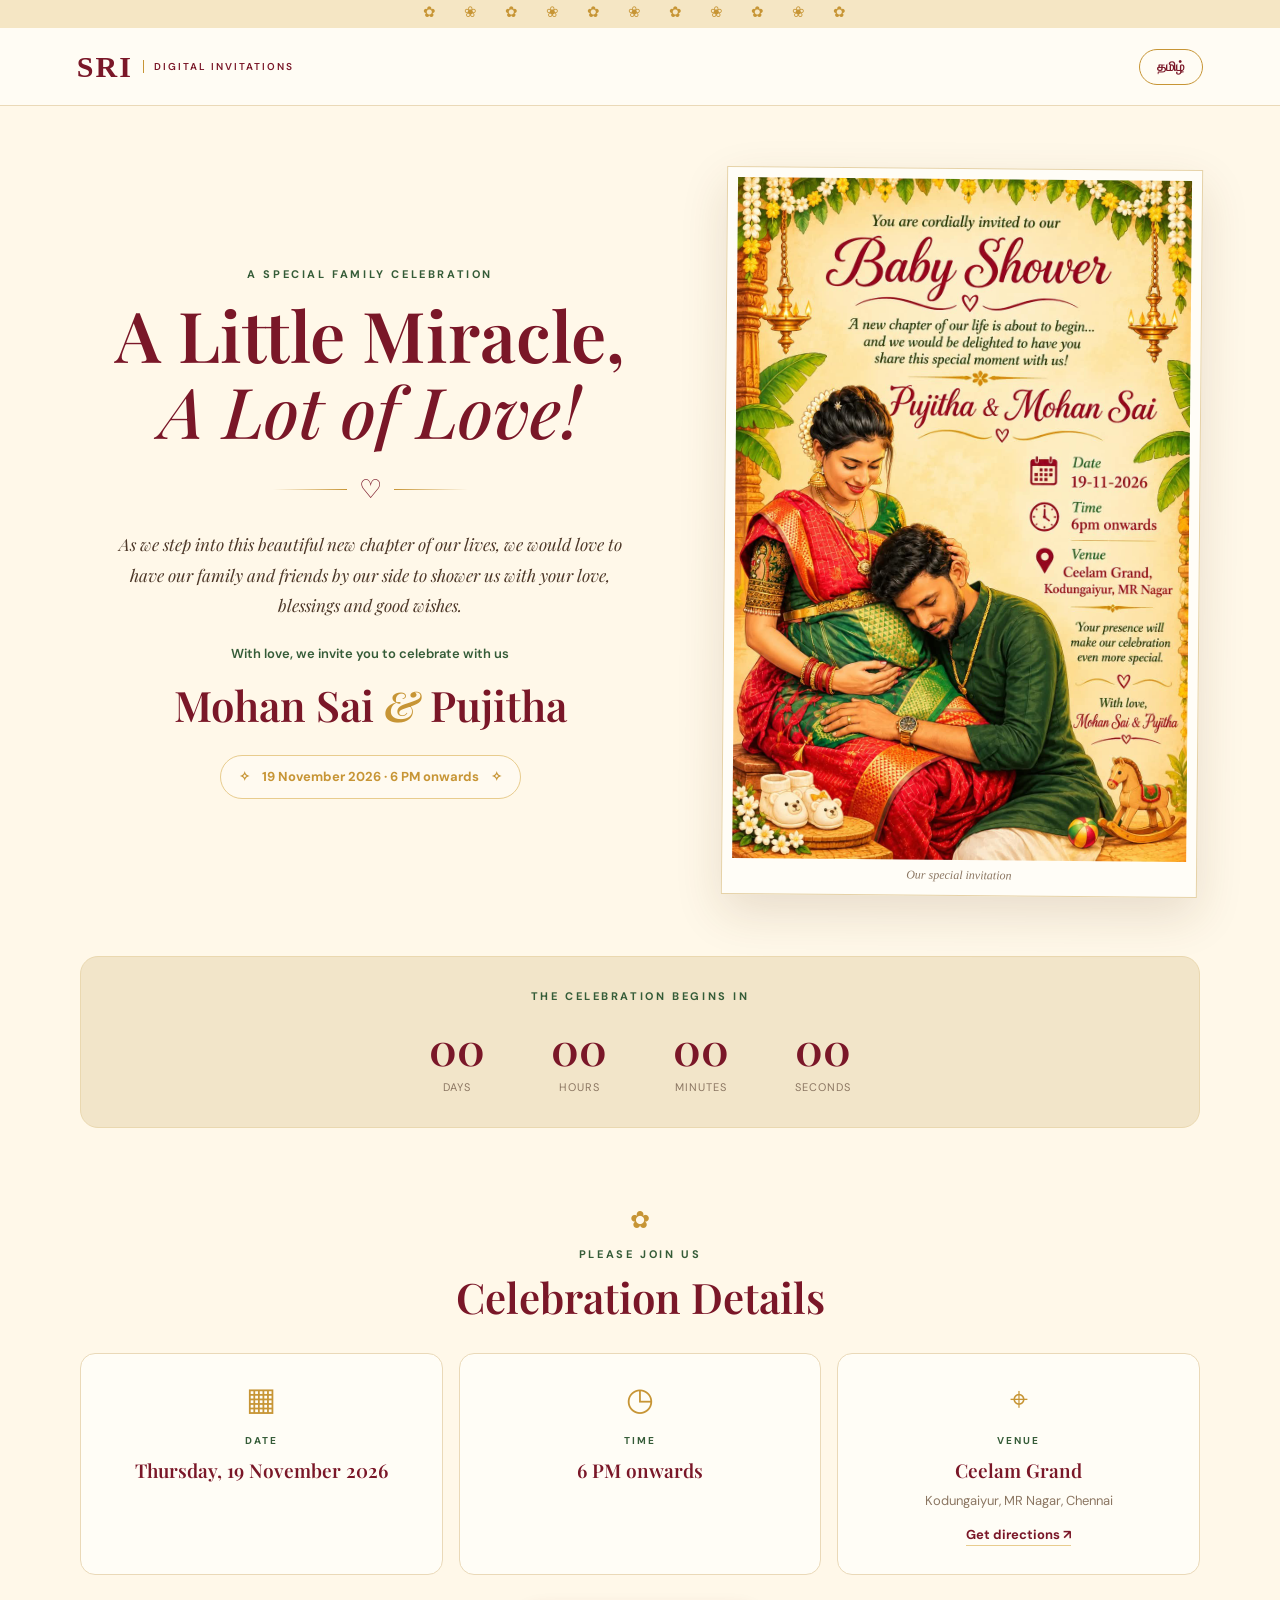
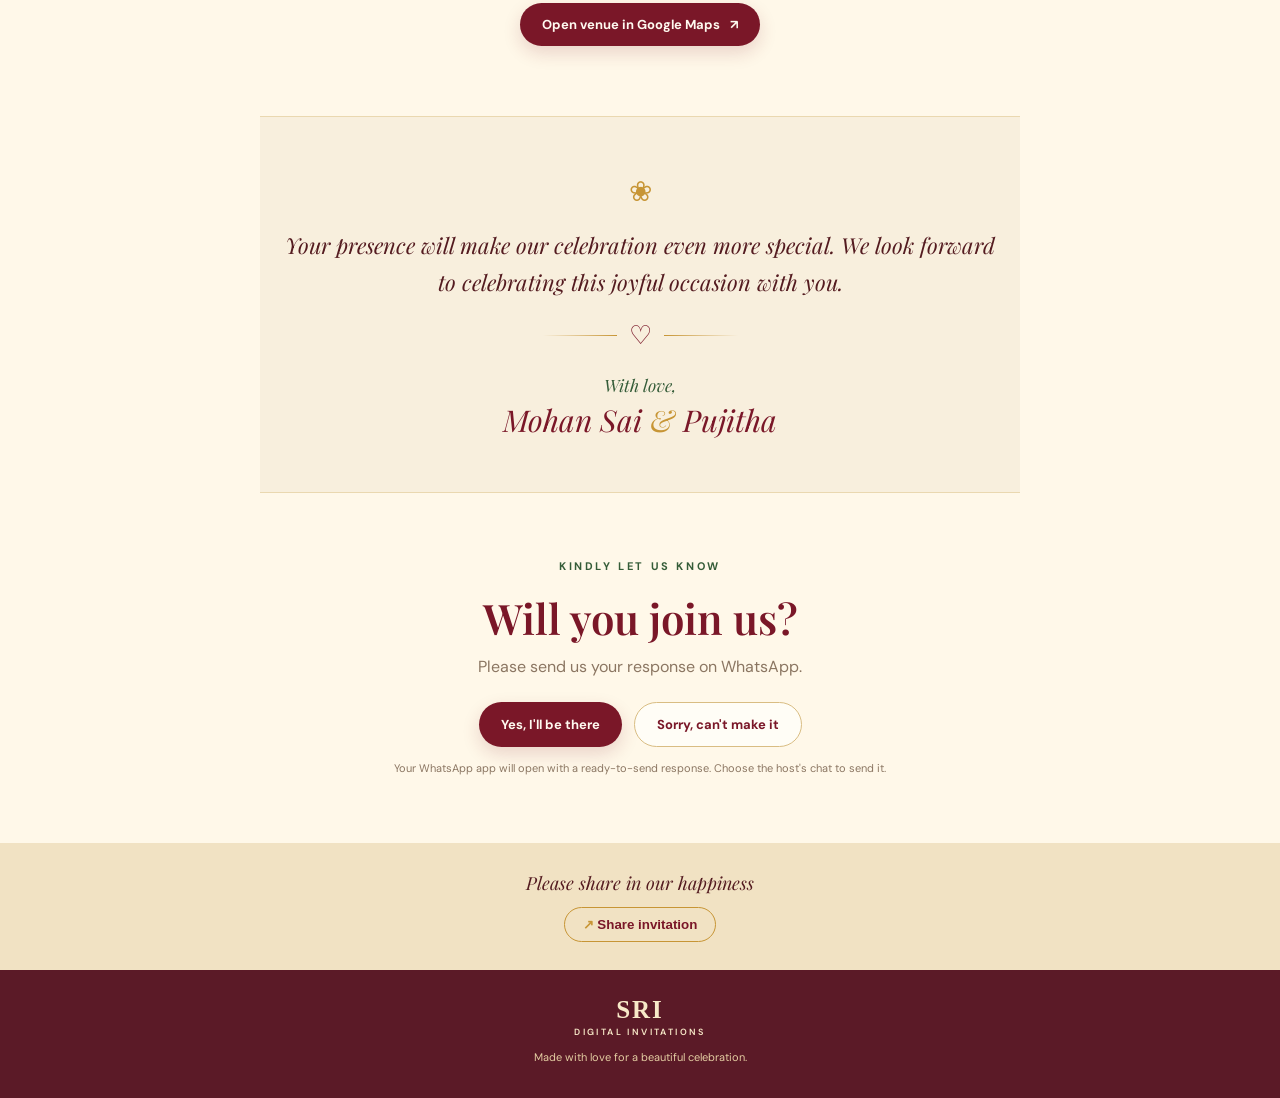
==== index.html @ 05df7011 "Add files via upload" ====
<!doctype html>
<html lang="en">
<head>
  <meta charset="utf-8">
  <meta name="viewport" content="width=device-width, initial-scale=1">
  <meta name="theme-color" content="#7a1728">
  <meta name="description" content="Join Mohan Sai and Pujitha to celebrate their baby shower on 19 November 2026 at Ceelam Grand, Kodungaiyur, Chennai.">
  <meta property="og:title" content="A Little Miracle, A Lot of Love! — Mohan Sai & Pujitha">
  <meta property="og:description" content="You are warmly invited to celebrate the baby shower of Mohan Sai and Pujitha on 19 November 2026.">
  <meta property="og:image" content="assets/mohan-sai-pujitha-babyshower-poster.jpg">
  <title>Baby Shower | Mohan Sai & Pujitha</title>
  <link rel="preconnect" href="https://fonts.googleapis.com">
  <link rel="preconnect" href="https://fonts.gstatic.com" crossorigin>
  <link href="https://fonts.googleapis.com/css2?family=DM+Sans:wght@400;500;600;700&family=Playfair+Display:ital,wght@0,500;0,600;0,700;1,500;1,600&family=Noto+Sans+Tamil:wght@400;500;600;700&display=swap" rel="stylesheet">
  <link rel="stylesheet" href="styles.css">
</head>
<body>
  <div class="top-garland" aria-hidden="true">✿ ❀ ✿ ❀ ✿ ❀ ✿ ❀ ✿ ❀ ✿</div>
  <header class="site-header">
    <a class="brand" href="#" aria-label="SRI Digital Invitations">
      <span class="brand-mark">SRI</span>
      <span class="brand-name">DIGITAL INVITATIONS</span>
    </a>
    <button class="language-toggle" id="languageToggle" type="button" aria-label="Switch language">தமிழ்</button>
  </header>

  <main>
    <section class="hero section-shell">
      <div class="hero-copy">
        <p class="eyebrow" data-en="A SPECIAL FAMILY CELEBRATION" data-ta="ஒரு சிறப்பான குடும்பக் கொண்டாட்டம்">A SPECIAL FAMILY CELEBRATION</p>
        <h1 data-en="A Little Miracle,<br><em>A Lot of Love!</em>" data-ta="ஒரு சிறிய அதிசயம்,<br><em>அளவில்லா அன்பு!</em>">A Little Miracle,<br><em>A Lot of Love!</em></h1>
        <div class="heart-rule"><span>♡</span></div>
        <p class="intro" data-en="As we step into this beautiful new chapter of our lives, we would love to have our family and friends by our side to shower us with your love, blessings and good wishes." data-ta="எங்கள் வாழ்வின் இந்த அழகான புதிய அத்தியாயத்தில், உங்கள் அன்பையும் ஆசீர்வாதங்களையும் நல்வாழ்த்துகளையும் பெற குடும்பத்தினரும் நண்பர்களும் எங்களுடன் இருக்க வேண்டும் என்று அன்புடன் விரும்புகிறோம்.">As we step into this beautiful new chapter of our lives, we would love to have our family and friends by our side to shower us with your love, blessings and good wishes.</p>
        <p class="invited-line" data-en="With love, we invite you to celebrate with us" data-ta="எங்களுடன் இணைந்து இந்த மகிழ்ச்சியைக் கொண்டாட அன்புடன் அழைக்கிறோம்">With love, we invite you to celebrate with us</p>
        <h2 class="couple-names">Mohan Sai <span>&</span> Pujitha</h2>
        <div class="date-pill"><span>✧</span><span data-en="19 November 2026 · 6 PM onwards" data-ta="19 நவம்பர் 2026 · மாலை 6 மணி முதல்">19 November 2026 · 6 PM onwards</span><span>✧</span></div>
      </div>
      <figure class="poster-frame">
        <img src="assets/mohan-sai-pujitha-babyshower-poster.jpg" alt="Traditional baby shower invitation poster featuring Pujitha and Mohan Sai">
        <figcaption data-en="Our special invitation" data-ta="எங்கள் சிறப்பு அழைப்பிதழ்">Our special invitation</figcaption>
      </figure>
    </section>

    <section class="countdown-section section-shell">
      <p class="eyebrow" data-en="THE CELEBRATION BEGINS IN" data-ta="கொண்டாட்டம் தொடங்க இன்னும்">THE CELEBRATION BEGINS IN</p>
      <div class="countdown" aria-live="polite">
        <div><strong id="days">--</strong><span data-en="Days" data-ta="நாட்கள்">Days</span></div>
        <div><strong id="hours">--</strong><span data-en="Hours" data-ta="மணிநேரம்">Hours</span></div>
        <div><strong id="minutes">--</strong><span data-en="Minutes" data-ta="நிமிடங்கள்">Minutes</span></div>
        <div><strong id="seconds">--</strong><span data-en="Seconds" data-ta="விநாடிகள்">Seconds</span></div>
      </div>
    </section>

    <section class="event-section section-shell">
      <div class="section-heading">
        <span class="small-flower">✿</span>
        <p class="eyebrow" data-en="PLEASE JOIN US" data-ta="அன்புடன் வரவேற்கிறோம்">PLEASE JOIN US</p>
        <h2 data-en="Celebration Details" data-ta="நிகழ்வு விவரங்கள்">Celebration Details</h2>
      </div>
      <div class="event-grid">
        <article class="detail-card">
          <div class="detail-icon">▦</div>
          <p class="detail-label" data-en="DATE" data-ta="தேதி">DATE</p>
          <h3 data-en="Thursday, 19 November 2026" data-ta="வியாழக்கிழமை, 19 நவம்பர் 2026">Thursday, 19 November 2026</h3>
        </article>
        <article class="detail-card">
          <div class="detail-icon">◷</div>
          <p class="detail-label" data-en="TIME" data-ta="நேரம்">TIME</p>
          <h3 data-en="6 PM onwards" data-ta="மாலை 6 மணி முதல்">6 PM onwards</h3>
        </article>
        <article class="detail-card venue-card">
          <div class="detail-icon">⌖</div>
          <p class="detail-label" data-en="VENUE" data-ta="இடம்">VENUE</p>
          <h3>Ceelam Grand</h3>
          <p data-en="Kodungaiyur, MR Nagar, Chennai" data-ta="கொடுங்கையூர், எம்.ஆர். நகர், சென்னை">Kodungaiyur, MR Nagar, Chennai</p>
          <a class="text-link" href="https://share.google/YsdaaLULUXN0aARYH" target="_blank" rel="noopener" data-en="Get directions ↗" data-ta="வழியைப் பார்க்க ↗">Get directions ↗</a>
        </article>
      </div>
      <a class="primary-button" href="https://share.google/YsdaaLULUXN0aARYH" target="_blank" rel="noopener">
        <span data-en="Open venue in Google Maps" data-ta="Google Maps-ல் இடத்தைப் பார்க்க">Open venue in Google Maps</span> <span aria-hidden="true">↗</span>
      </a>
    </section>

    <section class="blessing-section section-shell">
      <div class="blessing-ornament">❀</div>
      <p class="blessing" data-en="Your presence will make our celebration even more special. We look forward to celebrating this joyful occasion with you." data-ta="உங்கள் வருகை எங்கள் கொண்டாட்டத்தை இன்னும் சிறப்பாக்கும். இந்த மகிழ்ச்சியான தருணத்தை உங்களுடன் கொண்டாட ஆவலுடன் காத்திருக்கிறோம்.">Your presence will make our celebration even more special. We look forward to celebrating this joyful occasion with you.</p>
      <div class="heart-rule"><span>♡</span></div>
      <p class="with-love" data-en="With love," data-ta="அன்புடன்,">With love,</p>
      <h2 class="signature">Mohan Sai <span>&</span> Pujitha</h2>
    </section>

    <section class="rsvp-section section-shell">
      <p class="eyebrow" data-en="KINDLY LET US KNOW" data-ta="தயவுசெய்து உங்கள் வருகையைத் தெரிவிக்கவும்">KINDLY LET US KNOW</p>
      <h2 data-en="Will you join us?" data-ta="நீங்கள் எங்களுடன் இணைவீர்களா?">Will you join us?</h2>
      <p data-en="Please send us your response on WhatsApp." data-ta="உங்கள் பதிலை WhatsApp மூலம் எங்களுக்குத் தெரிவிக்கவும்.">Please send us your response on WhatsApp.</p>
      <div class="rsvp-actions">
        <button class="primary-button" id="attendingBtn" type="button" data-en="Yes, I'll be there" data-ta="ஆம், நிச்சயமாக வருகிறேன்">Yes, I'll be there</button>
        <button class="secondary-button" id="unableBtn" type="button" data-en="Sorry, can't make it" data-ta="மன்னிக்கவும், வர இயலாது">Sorry, can't make it</button>
      </div>
      <p class="tiny-note" data-en="Your WhatsApp app will open with a ready-to-send response. Choose the host's chat to send it." data-ta="அனுப்பத் தயாரான பதிலுடன் WhatsApp திறக்கும். அழைப்பாளரின் உரையாடலைத் தேர்ந்தெடுத்து அனுப்பவும்.">Your WhatsApp app will open with a ready-to-send response. Choose the host's chat to send it.</p>
    </section>

    <section class="share-section">
      <p data-en="Please share in our happiness" data-ta="எங்கள் மகிழ்ச்சியில் நீங்களும் பங்கேற்குங்கள்">Please share in our happiness</p>
      <button class="share-button" id="shareBtn" type="button"><span>↗</span> <span data-en="Share invitation" data-ta="அழைப்பிதழைப் பகிரவும்">Share invitation</span></button>
    </section>
  </main>

  <footer class="site-footer">
    <div class="footer-brand">SRI <span>DIGITAL INVITATIONS</span></div>
    <p data-en="Made with love for a beautiful celebration." data-ta="அழகான கொண்டாட்டத்திற்காக அன்புடன் உருவாக்கப்பட்டது.">Made with love for a beautiful celebration.</p>
  </footer>
  <script src="script.js"></script>
</body>
</html>
---- styles.css ----
*{box-sizing:border-box}
:root{--maroon:#7a1728;--deep:#541b20;--gold:#c79535;--gold-light:#e8cc8e;--cream:#fff8e9;--paper:#fffdf6;--green:#355c38;--ink:#4d3829;--muted:#8b7662}
html{scroll-behavior:smooth}
body{margin:0;background:var(--cream);color:var(--ink);font-family:"DM Sans","Noto Sans Tamil",sans-serif;line-height:1.65}
.top-garland{height:28px;overflow:hidden;text-align:center;letter-spacing:12px;color:var(--gold);background:#f5e6c4;font-size:15px}
.site-header{height:78px;padding:10px clamp(18px,6vw,82px);display:flex;align-items:center;justify-content:space-between;border-bottom:1px solid #ead9b8;background:rgba(255,253,246,.92)}
.brand{display:flex;align-items:center;gap:10px;color:var(--maroon);text-decoration:none}
.brand-mark{font:700 30px Georgia,serif;letter-spacing:2px;color:var(--maroon)}
.brand-name{font:600 10px "DM Sans",sans-serif;letter-spacing:2px;border-left:1px solid var(--gold);padding-left:10px}
.language-toggle{border:1px solid var(--gold);background:transparent;color:var(--maroon);border-radius:24px;padding:9px 17px;font-weight:700;cursor:pointer}
.section-shell{width:min(1120px,92%);margin-inline:auto}
.hero{display:grid;grid-template-columns:1fr minmax(280px,.82fr);gap:clamp(28px,5vw,70px);align-items:center;padding-top:62px;padding-bottom:60px}
.hero-copy{text-align:center;padding:10px 0}
.eyebrow{font-size:11px;font-weight:700;letter-spacing:2.6px;color:var(--green);margin:0 0 14px}
h1,h2,h3,p{margin-top:0}
h1{font:600 clamp(43px,6vw,70px)/1.08 "Playfair Display",Georgia,serif;color:var(--maroon);margin-bottom:20px}
h1 em{font-weight:500}
.heart-rule{display:flex;align-items:center;justify-content:center;gap:12px;color:var(--maroon);font-size:26px;margin:12px auto 18px}
.heart-rule:before,.heart-rule:after{content:"";height:1px;width:74px;background:linear-gradient(90deg,transparent,var(--gold))}
.heart-rule:after{transform:scaleX(-1)}
.intro{font:italic 17px/1.8 "Playfair Display",Georgia,serif;max-width:520px;margin:0 auto 22px}
.invited-line{color:var(--green);font-size:13px;font-weight:600}
.couple-names{font:600 clamp(29px,4vw,42px) "Playfair Display",Georgia,serif;color:var(--maroon);margin:8px 0 22px}
.couple-names span,.signature span{color:var(--gold);font-style:italic}
.date-pill{display:inline-flex;gap:12px;align-items:center;border:1px solid var(--gold-light);border-radius:30px;padding:10px 18px;color:var(--deep);font-size:13px;font-weight:700;background:#fffaf0}
.date-pill span{color:var(--gold)}
.poster-frame{margin:0;padding:10px;background:#fffdf7;border:1px solid #e6d2a7;box-shadow:0 18px 48px rgba(89,54,22,.14);transform:rotate(.5deg)}
.poster-frame img{display:block;width:100%;height:auto;max-height:720px;object-fit:contain}
.poster-frame figcaption{text-align:center;color:var(--muted);font:italic 12px Georgia,serif;padding:8px 0 2px}
.countdown-section{background:#f2e5c9;border:1px solid #ead8b0;border-radius:18px;padding:30px 20px;text-align:center;margin-bottom:72px}
.countdown-section .eyebrow{margin-bottom:18px}
.countdown{display:flex;justify-content:center;gap:clamp(16px,5vw,64px)}
.countdown div{display:flex;flex-direction:column;min-width:58px}
.countdown strong{font:600 clamp(30px,5vw,44px) "Playfair Display",Georgia,serif;color:var(--maroon);line-height:1.15}
.countdown span{font-size:11px;text-transform:uppercase;letter-spacing:1px;color:var(--muted);margin-top:5px}
.event-section{text-align:center;padding-bottom:70px}
.section-heading{margin-bottom:28px}
.small-flower{font-size:24px;color:var(--gold)}
.section-heading .eyebrow{margin:6px 0}
.section-heading h2,.rsvp-section h2{font:600 clamp(30px,4vw,42px) "Playfair Display",Georgia,serif;color:var(--maroon);margin-bottom:0}
.event-grid{display:grid;grid-template-columns:repeat(3,1fr);gap:16px;margin:28px 0}
.detail-card{padding:26px 18px;background:var(--paper);border:1px solid #ead9b8;border-radius:15px;min-height:210px}
.detail-icon{font-size:32px;color:var(--gold);line-height:1.2;margin-bottom:14px}
.detail-label{font-size:10px;letter-spacing:2px;color:var(--green);font-weight:700;margin-bottom:8px}
.detail-card h3{font:600 19px/1.4 "Playfair Display",Georgia,serif;color:var(--maroon);margin-bottom:6px}
.detail-card p:not(.detail-label){font-size:13px;color:var(--muted);margin-bottom:10px}
.text-link{font-size:13px;font-weight:700;color:var(--maroon);text-decoration:none;border-bottom:1px solid var(--gold-light);padding-bottom:2px}
.primary-button,.secondary-button{display:inline-flex;justify-content:center;align-items:center;gap:10px;border:0;border-radius:28px;padding:13px 22px;font:700 13px "DM Sans",sans-serif;text-decoration:none;cursor:pointer;transition:transform .2s,box-shadow .2s}
.primary-button{background:var(--maroon);color:#fffaf0;box-shadow:0 7px 18px rgba(122,23,40,.16)}
.secondary-button{background:#fffdf6;color:var(--maroon);border:1px solid #d9bd83}
.primary-button:hover,.secondary-button:hover,.share-button:hover{transform:translateY(-2px)}
.blessing-section{max-width:760px;text-align:center;padding:52px 24px;margin-bottom:54px;background:#f8efdD;border-top:1px solid #ead8b0;border-bottom:1px solid #ead8b0}
.blessing-ornament{color:var(--gold);font-size:28px;margin-bottom:12px}
.blessing{font:italic 22px/1.7 "Playfair Display",Georgia,serif;color:var(--deep);margin-bottom:12px}
.with-love{font:italic 17px "Playfair Display",Georgia,serif;color:var(--green);margin-bottom:4px}
.signature{font:italic 30px "Playfair Display",Georgia,serif;color:var(--maroon);margin-bottom:0}
.rsvp-section{text-align:center;padding:10px 20px 66px}
.rsvp-section h2{margin-bottom:8px}
.rsvp-section>p:not(.eyebrow):not(.tiny-note){color:var(--muted)}
.rsvp-actions{display:flex;justify-content:center;gap:12px;flex-wrap:wrap;margin:22px 0 12px}
.tiny-note{font-size:11px;color:var(--muted);max-width:520px;margin:0 auto}
.share-section{text-align:center;padding:28px 18px;background:#f1e2c3;color:var(--deep)}
.share-section p{font:italic 18px "Playfair Display",Georgia,serif;margin-bottom:12px}
.share-button{background:transparent;border:1px solid var(--gold);border-radius:24px;padding:9px 18px;color:var(--maroon);font-weight:700;cursor:pointer;transition:transform .2s}
.share-button span:first-child{color:var(--gold)}
.site-footer{text-align:center;padding:26px 15px 32px;background:#5b1a27;color:#f8e9c8}
.footer-brand{font:700 25px Georgia,serif;letter-spacing:2px}
.footer-brand span{display:block;font:600 9px "DM Sans",sans-serif;letter-spacing:2.4px;margin-top:2px}
.site-footer p{font-size:11px;color:#e4cda2;margin:10px 0 0}
[lang="ta"] body{font-family:"Noto Sans Tamil","DM Sans",sans-serif}
[lang="ta"] h1,[lang="ta"] h2,[lang="ta"] h3,[lang="ta"] .intro,[lang="ta"] .blessing,[lang="ta"] .signature{font-family:"Noto Sans Tamil",sans-serif}
@media(max-width:760px){.hero{grid-template-columns:1fr;padding-top:38px;gap:32px}.hero-copy{padding-inline:4px}.poster-frame{width:min(100%,480px);margin-inline:auto}.poster-frame img{max-height:none}.event-grid{grid-template-columns:1fr}.detail-card{min-height:0;padding:22px}.countdown-section{margin-bottom:48px}.blessing-section{padding:38px 20px}.blessing{font-size:19px}}
@media(max-width:420px){.site-header{height:68px}.brand-mark{font-size:26px}.brand-name{font-size:8px;letter-spacing:1.4px}.countdown{gap:12px}.countdown div{min-width:52px}.countdown span{font-size:9px}.date-pill{font-size:11px;padding:9px 12px}.rsvp-actions>*{width:100%}}
@media(prefers-reduced-motion:reduce){html{scroll-behavior:auto}*,*:before,*:after{transition:none!important}}
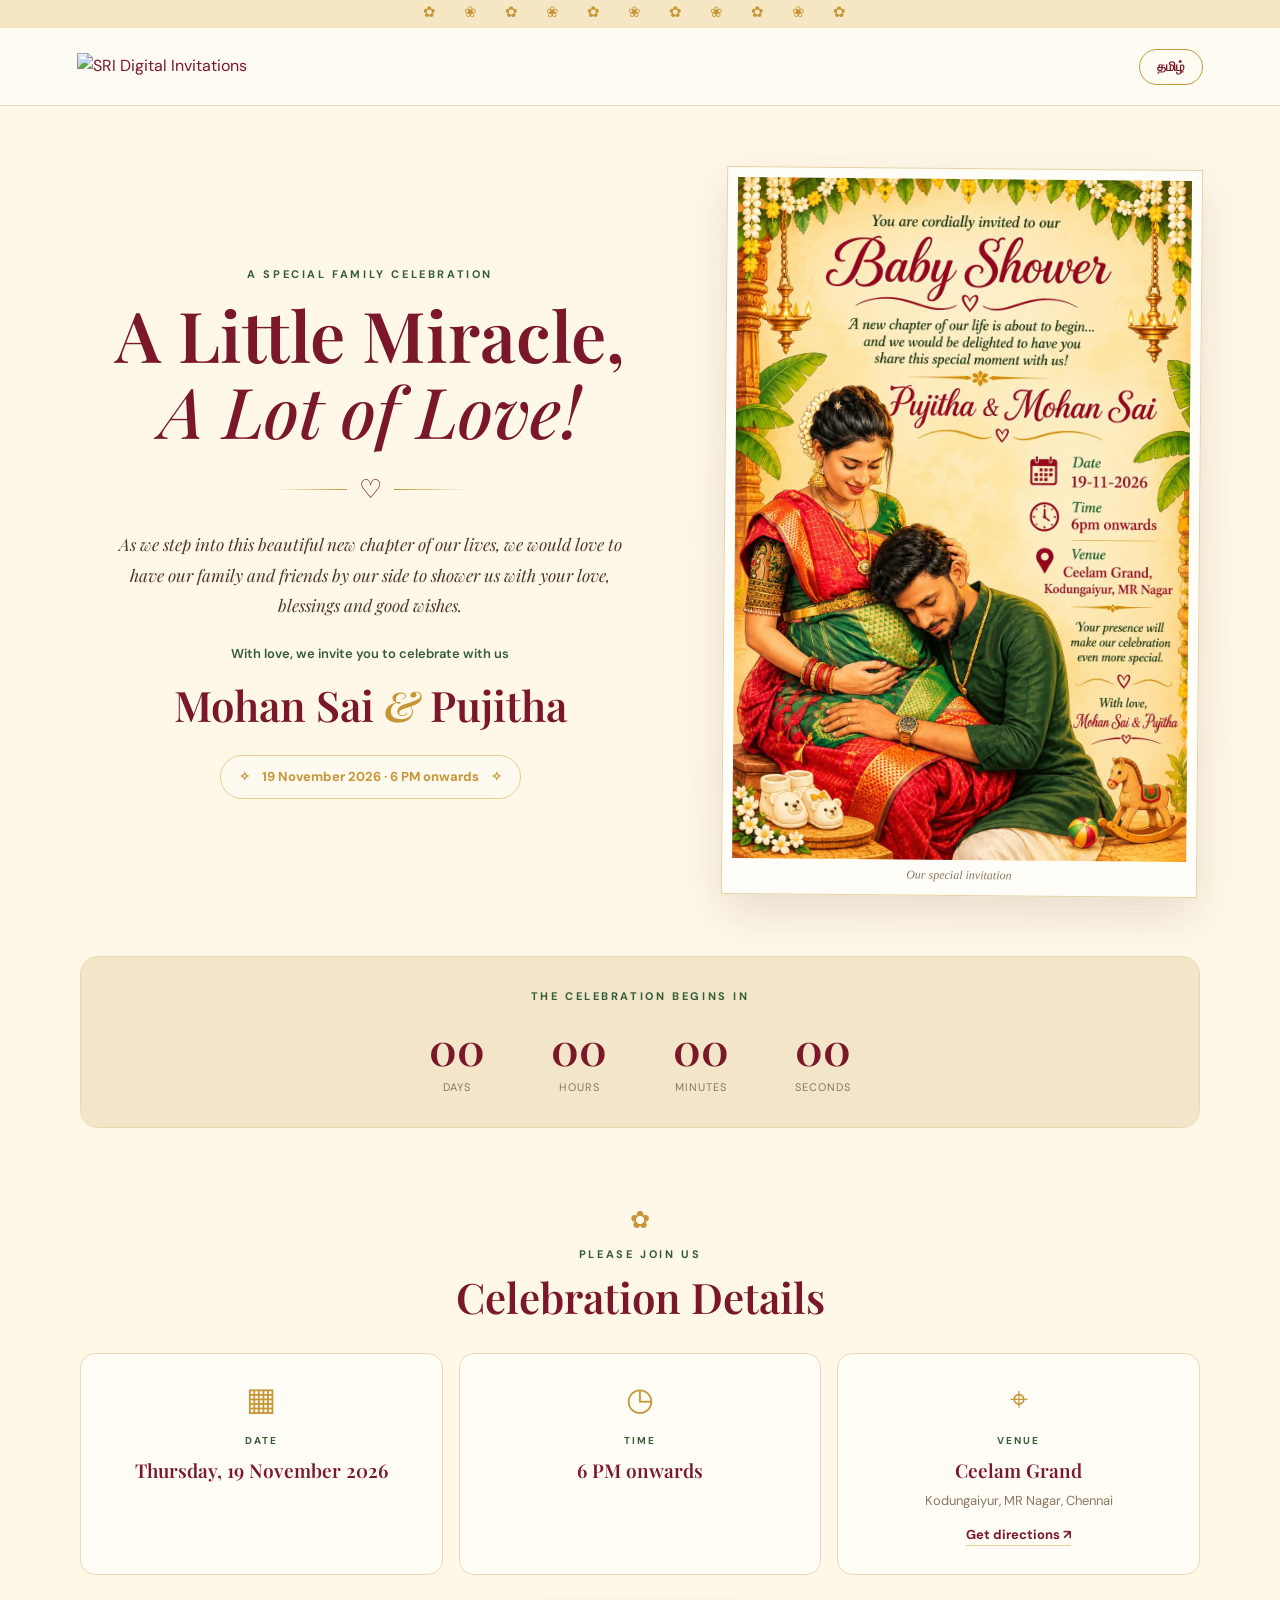
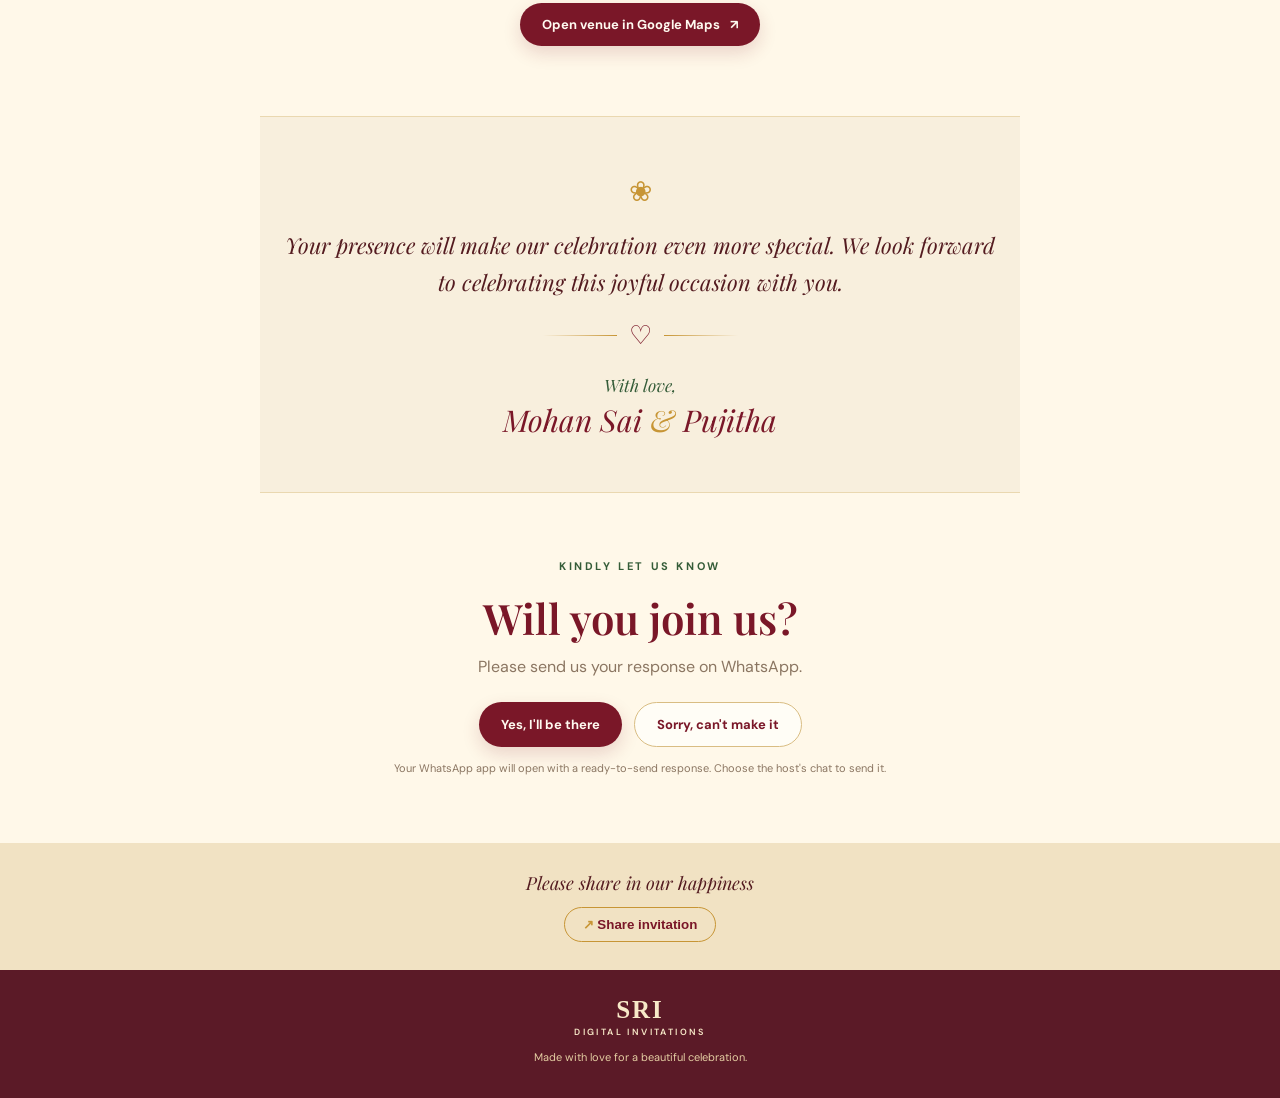
==== commit e74541bd: "Replace brand text with logo image in header" ====
--- a/index.html
+++ b/index.html
@@ -18,8 +18,7 @@
   <div class="top-garland" aria-hidden="true">✿ ❀ ✿ ❀ ✿ ❀ ✿ ❀ ✿ ❀ ✿</div>
   <header class="site-header">
     <a class="brand" href="#" aria-label="SRI Digital Invitations">
-      <span class="brand-mark">SRI</span>
-      <span class="brand-name">DIGITAL INVITATIONS</span>
+     <img src="../assets/sri-logo.svg" alt="SRI Digital Invitations">
     </a>
     <button class="language-toggle" id="languageToggle" type="button" aria-label="Switch language">தமிழ்</button>
   </header>
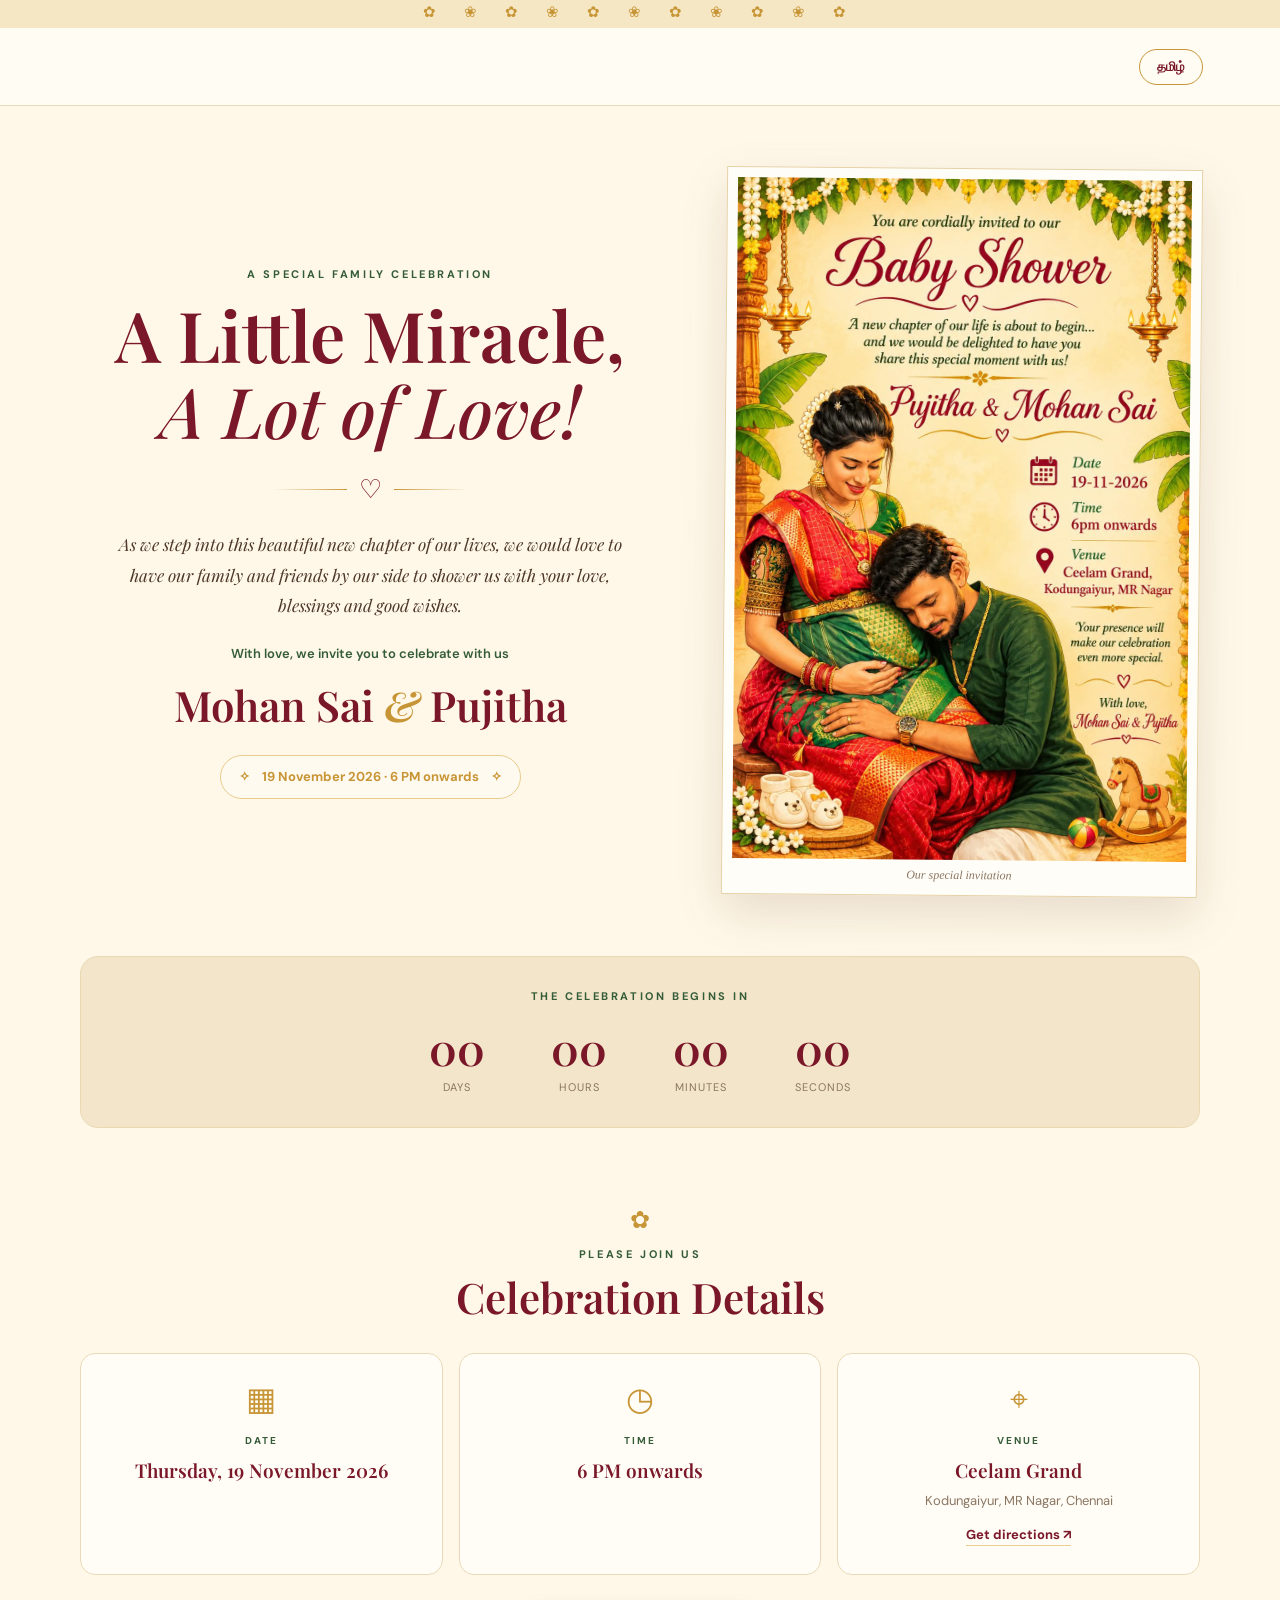
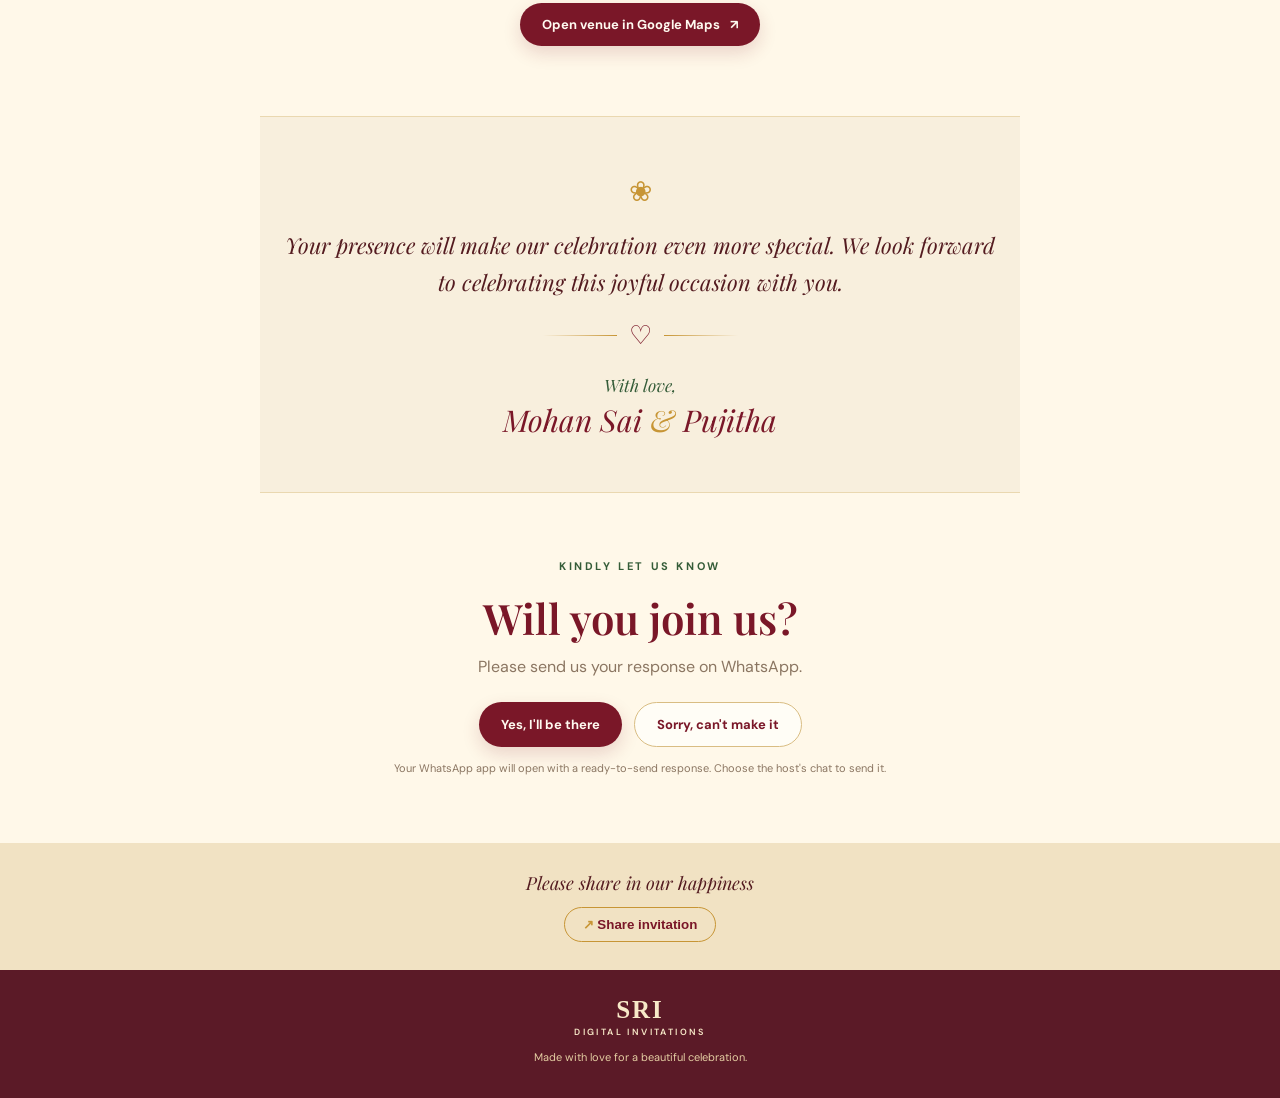
==== commit fb56008f: "Fix image source path in index.html" ====
--- a/index.html
+++ b/index.html
@@ -18,7 +18,7 @@
   <div class="top-garland" aria-hidden="true">✿ ❀ ✿ ❀ ✿ ❀ ✿ ❀ ✿ ❀ ✿</div>
   <header class="site-header">
     <a class="brand" href="#" aria-label="SRI Digital Invitations">
-     <img src="../assets/sri-logo.svg" alt="SRI Digital Invitations">
+     <img src="assets/sri-logo.svg" alt="SRI Digital Invitations">
     </a>
     <button class="language-toggle" id="languageToggle" type="button" aria-label="Switch language">தமிழ்</button>
   </header>
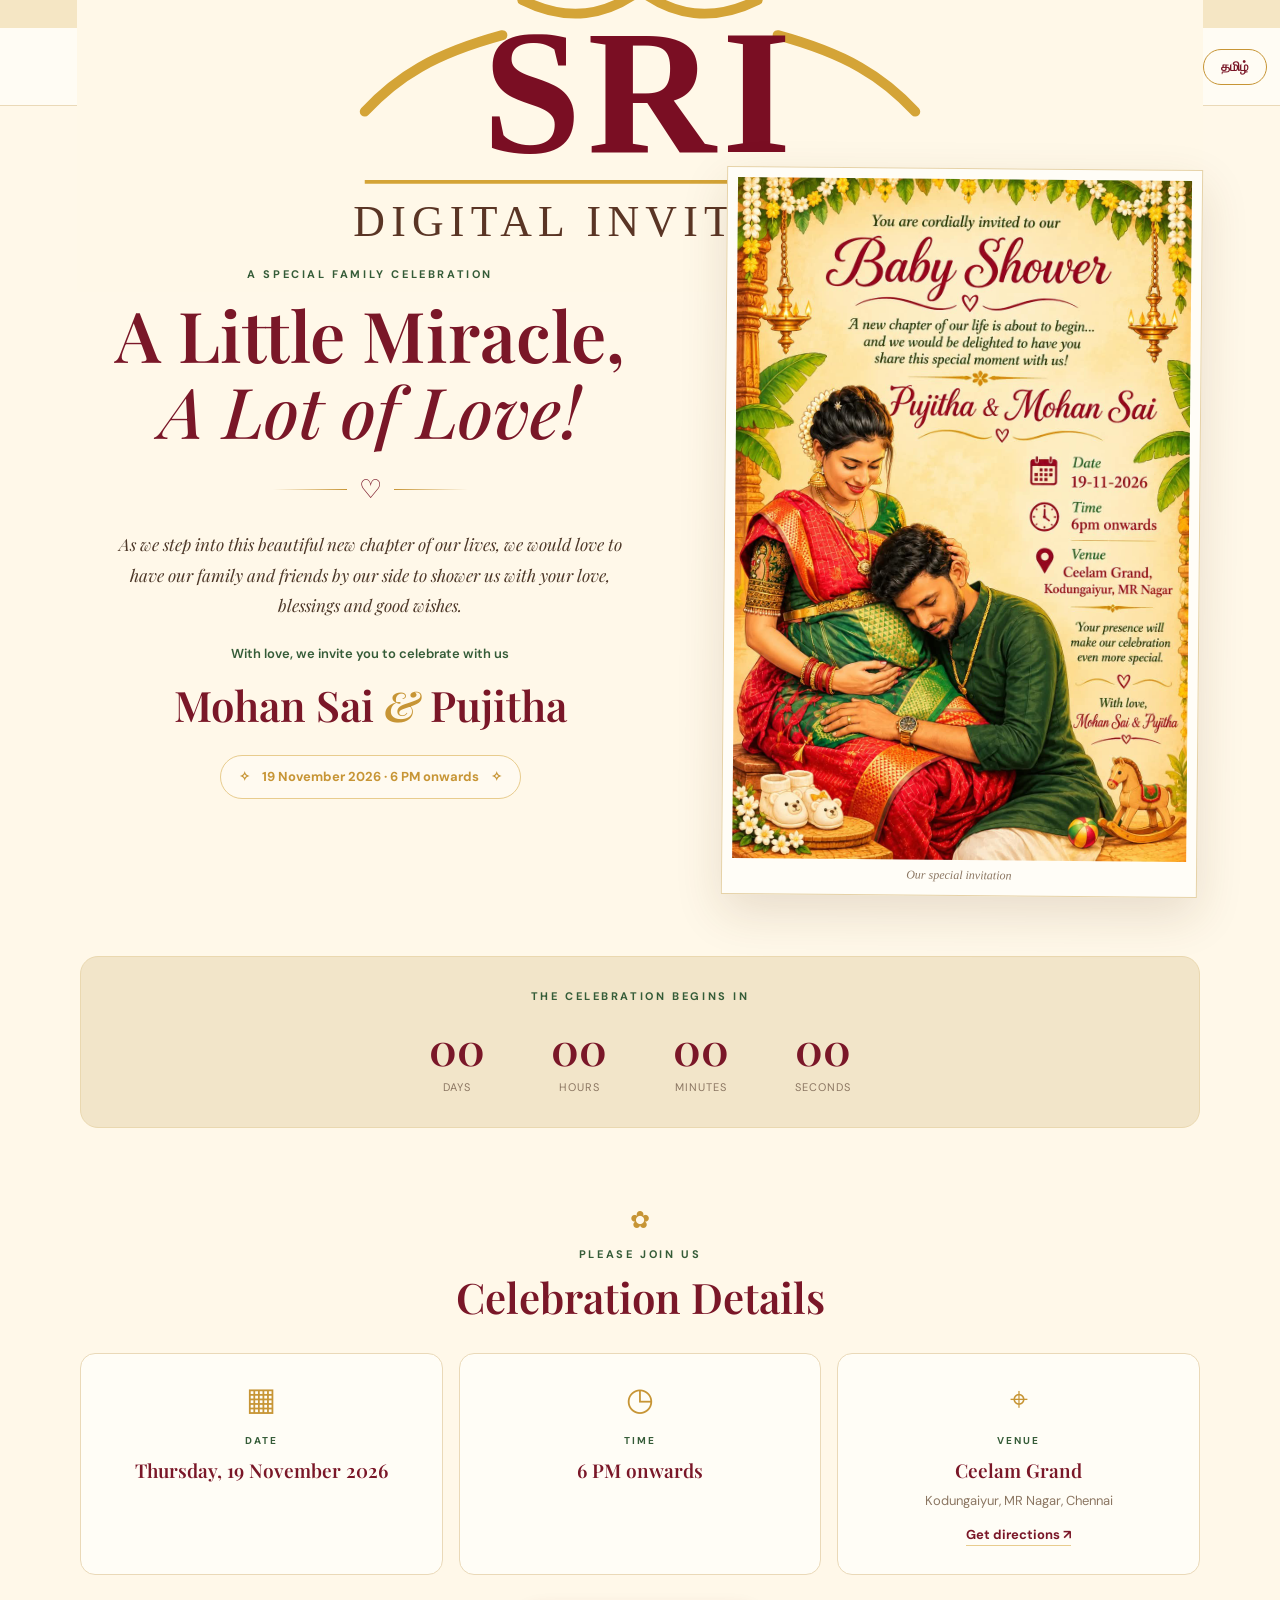
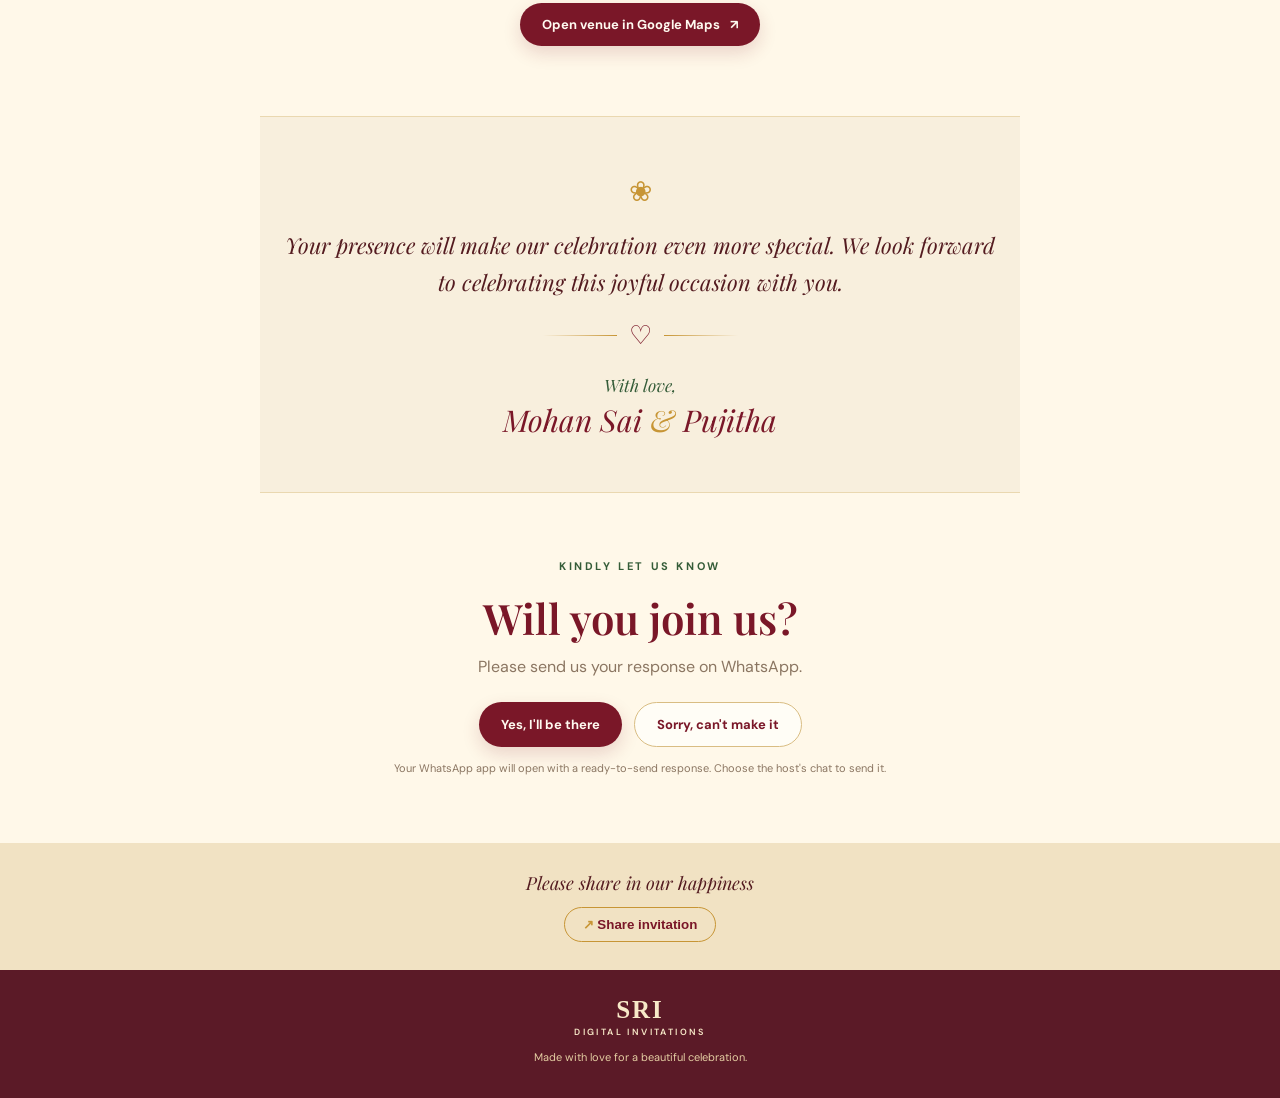
==== commit e6366228: "Remove anchor tag around site logo Removed the anchor tag wrapping the site logo." ====
--- a/index.html
+++ b/index.html
@@ -17,9 +17,7 @@
 <body>
   <div class="top-garland" aria-hidden="true">✿ ❀ ✿ ❀ ✿ ❀ ✿ ❀ ✿ ❀ ✿</div>
   <header class="site-header">
-    <a class="brand" href="#" aria-label="SRI Digital Invitations">
-     <img src="assets/sri-logo.svg" alt="SRI Digital Invitations">
-    </a>
+    <img src="assets/sri-logo.svg" alt="SRI Digital Invitations">
     <button class="language-toggle" id="languageToggle" type="button" aria-label="Switch language">தமிழ்</button>
   </header>
 
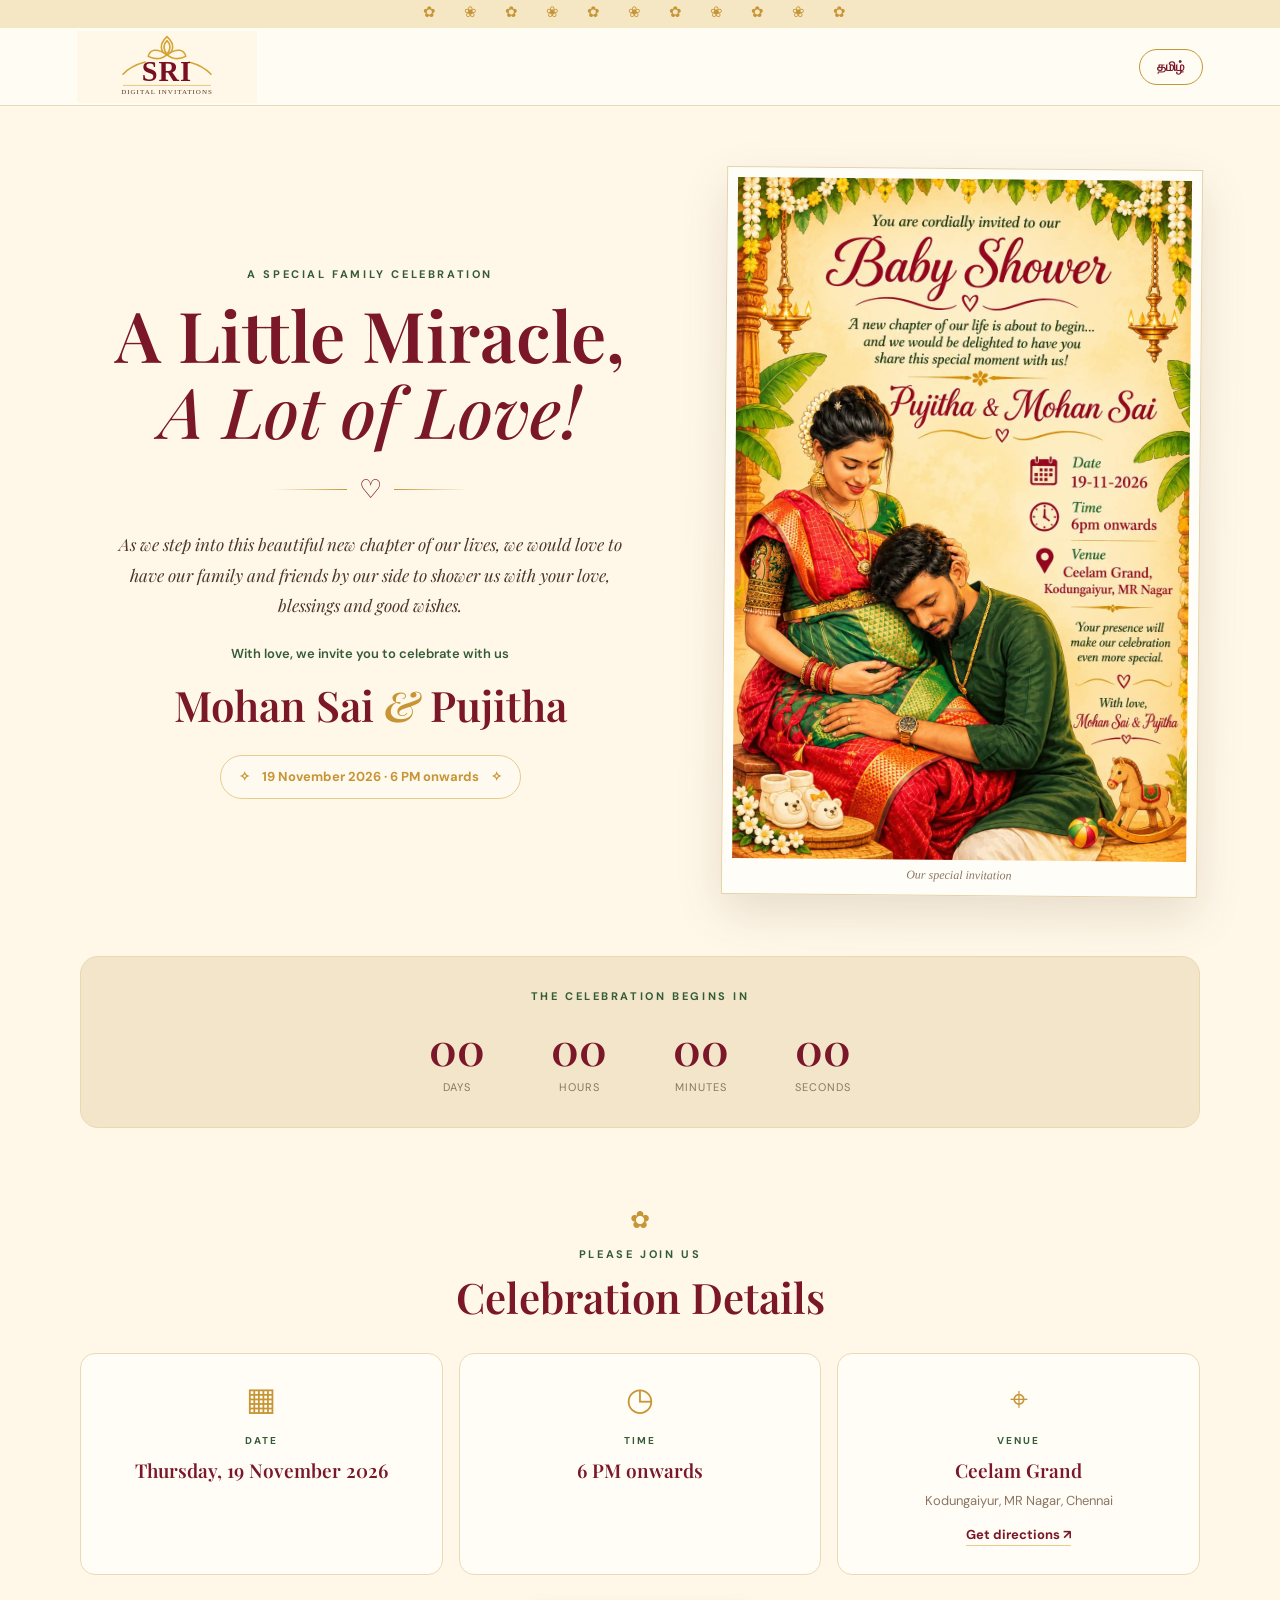
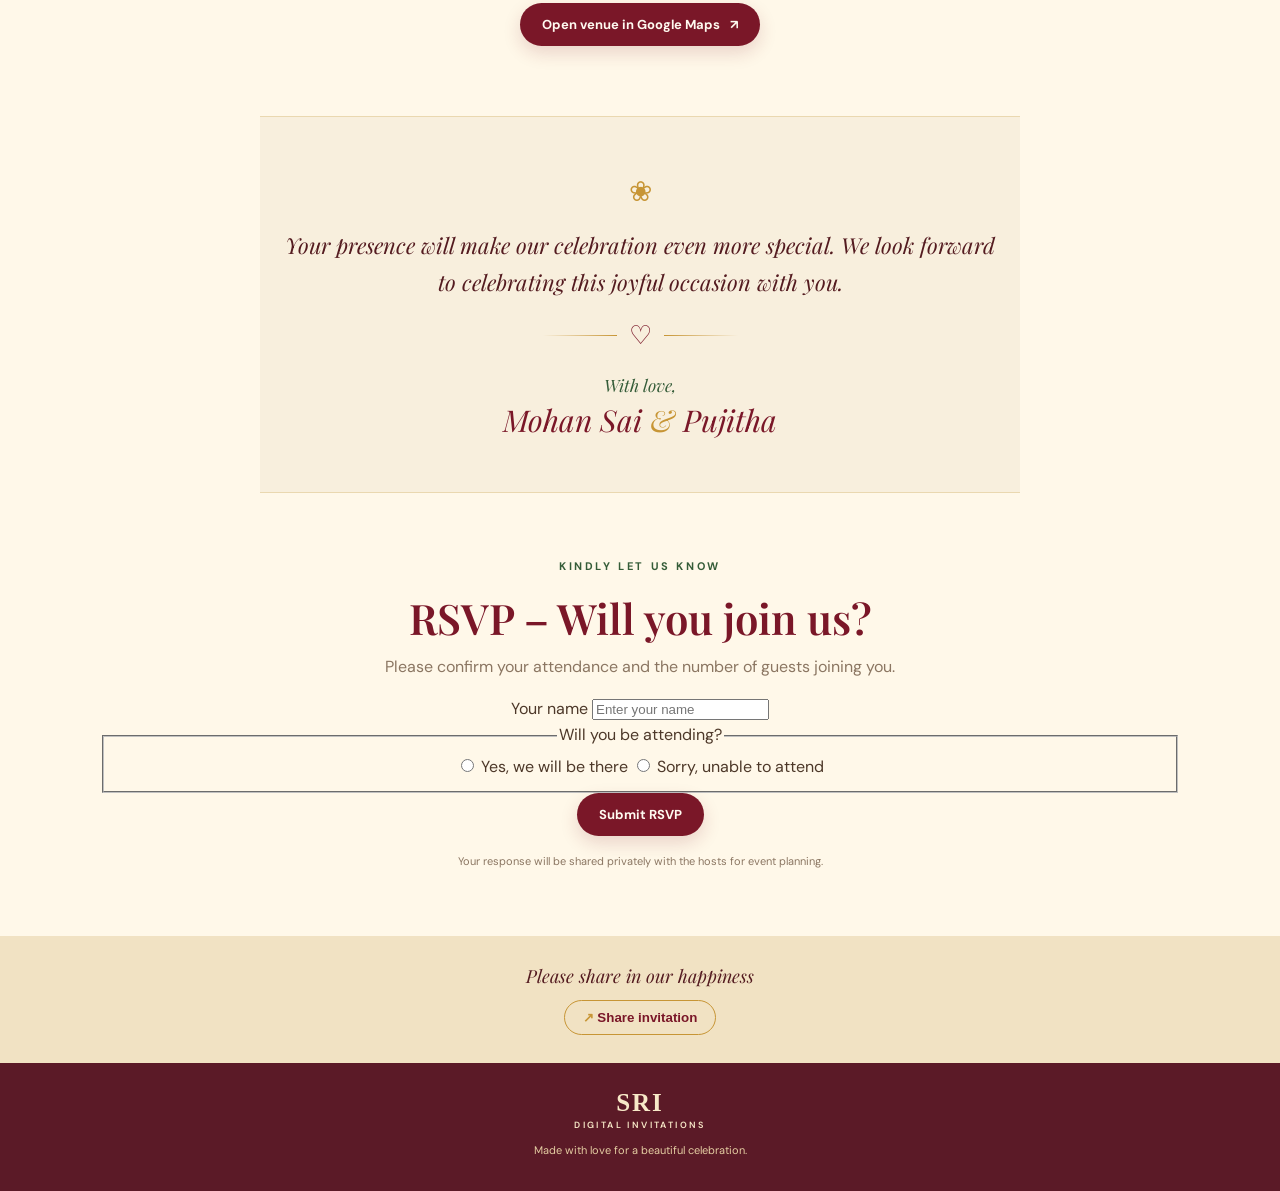
==== commit 04b8c485: "Revise RSVP section and add guest input form Updated RSVP section with new form and details." ====
--- a/index.html
+++ b/index.html
@@ -20,7 +20,6 @@
     <img src="assets/sri-logo.svg" alt="SRI Digital Invitations">
     <button class="language-toggle" id="languageToggle" type="button" aria-label="Switch language">தமிழ்</button>
   </header>
-
   <main>
     <section class="hero section-shell">
       <div class="hero-copy">
@@ -37,7 +36,6 @@
         <figcaption data-en="Our special invitation" data-ta="எங்கள் சிறப்பு அழைப்பிதழ்">Our special invitation</figcaption>
       </figure>
     </section>
-
     <section class="countdown-section section-shell">
       <p class="eyebrow" data-en="THE CELEBRATION BEGINS IN" data-ta="கொண்டாட்டம் தொடங்க இன்னும்">THE CELEBRATION BEGINS IN</p>
       <div class="countdown" aria-live="polite">
@@ -47,7 +45,6 @@
         <div><strong id="seconds">--</strong><span data-en="Seconds" data-ta="விநாடிகள்">Seconds</span></div>
       </div>
     </section>
-
     <section class="event-section section-shell">
       <div class="section-heading">
         <span class="small-flower">✿</span>
@@ -56,28 +53,22 @@
       </div>
       <div class="event-grid">
         <article class="detail-card">
-          <div class="detail-icon">▦</div>
-          <p class="detail-label" data-en="DATE" data-ta="தேதி">DATE</p>
+          <div class="detail-icon">▦</div><p class="detail-label" data-en="DATE" data-ta="தேதி">DATE</p>
           <h3 data-en="Thursday, 19 November 2026" data-ta="வியாழக்கிழமை, 19 நவம்பர் 2026">Thursday, 19 November 2026</h3>
         </article>
         <article class="detail-card">
-          <div class="detail-icon">◷</div>
-          <p class="detail-label" data-en="TIME" data-ta="நேரம்">TIME</p>
+          <div class="detail-icon">◷</div><p class="detail-label" data-en="TIME" data-ta="நேரம்">TIME</p>
           <h3 data-en="6 PM onwards" data-ta="மாலை 6 மணி முதல்">6 PM onwards</h3>
         </article>
         <article class="detail-card venue-card">
-          <div class="detail-icon">⌖</div>
-          <p class="detail-label" data-en="VENUE" data-ta="இடம்">VENUE</p>
+          <div class="detail-icon">⌖</div><p class="detail-label" data-en="VENUE" data-ta="இடம்">VENUE</p>
           <h3>Ceelam Grand</h3>
           <p data-en="Kodungaiyur, MR Nagar, Chennai" data-ta="கொடுங்கையூர், எம்.ஆர். நகர், சென்னை">Kodungaiyur, MR Nagar, Chennai</p>
           <a class="text-link" href="https://share.google/YsdaaLULUXN0aARYH" target="_blank" rel="noopener" data-en="Get directions ↗" data-ta="வழியைப் பார்க்க ↗">Get directions ↗</a>
         </article>
       </div>
-      <a class="primary-button" href="https://share.google/YsdaaLULUXN0aARYH" target="_blank" rel="noopener">
-        <span data-en="Open venue in Google Maps" data-ta="Google Maps-ல் இடத்தைப் பார்க்க">Open venue in Google Maps</span> <span aria-hidden="true">↗</span>
-      </a>
+      <a class="primary-button" href="https://share.google/YsdaaLULUXN0aARYH" target="_blank" rel="noopener"><span data-en="Open venue in Google Maps" data-ta="Google Maps-ல் இடத்தைப் பார்க்க">Open venue in Google Maps</span> <span aria-hidden="true">↗</span></a>
     </section>
-
     <section class="blessing-section section-shell">
       <div class="blessing-ornament">❀</div>
       <p class="blessing" data-en="Your presence will make our celebration even more special. We look forward to celebrating this joyful occasion with you." data-ta="உங்கள் வருகை எங்கள் கொண்டாட்டத்தை இன்னும் சிறப்பாக்கும். இந்த மகிழ்ச்சியான தருணத்தை உங்களுடன் கொண்டாட ஆவலுடன் காத்திருக்கிறோம்.">Your presence will make our celebration even more special. We look forward to celebrating this joyful occasion with you.</p>
@@ -85,24 +76,32 @@
       <p class="with-love" data-en="With love," data-ta="அன்புடன்,">With love,</p>
       <h2 class="signature">Mohan Sai <span>&</span> Pujitha</h2>
     </section>
-
     <section class="rsvp-section section-shell">
       <p class="eyebrow" data-en="KINDLY LET US KNOW" data-ta="தயவுசெய்து உங்கள் வருகையைத் தெரிவிக்கவும்">KINDLY LET US KNOW</p>
-      <h2 data-en="Will you join us?" data-ta="நீங்கள் எங்களுடன் இணைவீர்களா?">Will you join us?</h2>
-      <p data-en="Please send us your response on WhatsApp." data-ta="உங்கள் பதிலை WhatsApp மூலம் எங்களுக்குத் தெரிவிக்கவும்.">Please send us your response on WhatsApp.</p>
-      <div class="rsvp-actions">
-        <button class="primary-button" id="attendingBtn" type="button" data-en="Yes, I'll be there" data-ta="ஆம், நிச்சயமாக வருகிறேன்">Yes, I'll be there</button>
-        <button class="secondary-button" id="unableBtn" type="button" data-en="Sorry, can't make it" data-ta="மன்னிக்கவும், வர இயலாது">Sorry, can't make it</button>
-      </div>
-      <p class="tiny-note" data-en="Your WhatsApp app will open with a ready-to-send response. Choose the host's chat to send it." data-ta="அனுப்பத் தயாரான பதிலுடன் WhatsApp திறக்கும். அழைப்பாளரின் உரையாடலைத் தேர்ந்தெடுத்து அனுப்பவும்.">Your WhatsApp app will open with a ready-to-send response. Choose the host's chat to send it.</p>
+      <h2 data-en="RSVP – Will you join us?" data-ta="வருகையை உறுதிப்படுத்துங்கள்">RSVP – Will you join us?</h2>
+      <p data-en="Please confirm your attendance and the number of guests joining you." data-ta="உங்கள் வருகையையும் உங்களுடன் வருபவர்களின் எண்ணிக்கையையும் உறுதிப்படுத்தவும்.">Please confirm your attendance and the number of guests joining you.</p>
+      <form id="rsvpForm" class="rsvp-form">
+        <label for="guestName" data-en="Your name" data-ta="உங்கள் பெயர்">Your name</label>
+        <input id="guestName" name="guestName" type="text" maxlength="100" autocomplete="name" required placeholder="Enter your name" data-placeholder-en="Enter your name" data-placeholder-ta="உங்கள் பெயரை உள்ளிடவும்">
+        <fieldset class="attendance-fieldset">
+          <legend data-en="Will you be attending?" data-ta="நீங்கள் விழாவிற்கு வருவீர்களா?">Will you be attending?</legend>
+          <label class="choice-label"><input type="radio" name="attending" value="true" required> <span data-en="Yes, we will be there" data-ta="ஆம், நாங்கள் வருகிறோம்">Yes, we will be there</span></label>
+          <label class="choice-label"><input type="radio" name="attending" value="false"> <span data-en="Sorry, unable to attend" data-ta="மன்னிக்கவும், வர இயலாது">Sorry, unable to attend</span></label>
+        </fieldset>
+        <div id="guestCountWrap" class="guest-count-wrap" hidden>
+          <label for="guestCount" data-en="Number of people attending (including you)" data-ta="வருபவர்களின் எண்ணிக்கை (உங்களையும் சேர்த்து)">Number of people attending (including you)</label>
+          <input id="guestCount" name="guestCount" type="number" min="1" max="30" step="1" value="1" inputmode="numeric">
+        </div>
+        <button class="primary-button rsvp-submit" id="rsvpSubmit" type="submit" data-en="Submit RSVP" data-ta="வருகையை உறுதிப்படுத்தவும்">Submit RSVP</button>
+        <p class="rsvp-status" id="rsvpStatus" role="status" aria-live="polite"></p>
+      </form>
+      <p class="tiny-note" data-en="Your response will be shared privately with the hosts for event planning." data-ta="நிகழ்ச்சி ஏற்பாட்டிற்காக உங்கள் பதில் அழைப்பாளர்களுடன் மட்டும் பகிரப்படும்.">Your response will be shared privately with the hosts for event planning.</p>
     </section>
-
     <section class="share-section">
       <p data-en="Please share in our happiness" data-ta="எங்கள் மகிழ்ச்சியில் நீங்களும் பங்கேற்குங்கள்">Please share in our happiness</p>
       <button class="share-button" id="shareBtn" type="button"><span>↗</span> <span data-en="Share invitation" data-ta="அழைப்பிதழைப் பகிரவும்">Share invitation</span></button>
     </section>
   </main>
-
   <footer class="site-footer">
     <div class="footer-brand">SRI <span>DIGITAL INVITATIONS</span></div>
     <p data-en="Made with love for a beautiful celebration." data-ta="அழகான கொண்டாட்டத்திற்காக அன்புடன் உருவாக்கப்பட்டது.">Made with love for a beautiful celebration.</p>
--- a/styles.css
+++ b/styles.css
@@ -1,6 +1,7 @@
 *{box-sizing:border-box}
 :root{--maroon:#7a1728;--deep:#541b20;--gold:#c79535;--gold-light:#e8cc8e;--cream:#fff8e9;--paper:#fffdf6;--green:#355c38;--ink:#4d3829;--muted:#8b7662}
 html{scroll-behavior:smooth}
+header img{width:180px;max-width:40vw}
 body{margin:0;background:var(--cream);color:var(--ink);font-family:"DM Sans","Noto Sans Tamil",sans-serif;line-height:1.65}
 .top-garland{height:28px;overflow:hidden;text-align:center;letter-spacing:12px;color:var(--gold);background:#f5e6c4;font-size:15px}
 .site-header{height:78px;padding:10px clamp(18px,6vw,82px);display:flex;align-items:center;justify-content:space-between;border-bottom:1px solid #ead9b8;background:rgba(255,253,246,.92)}
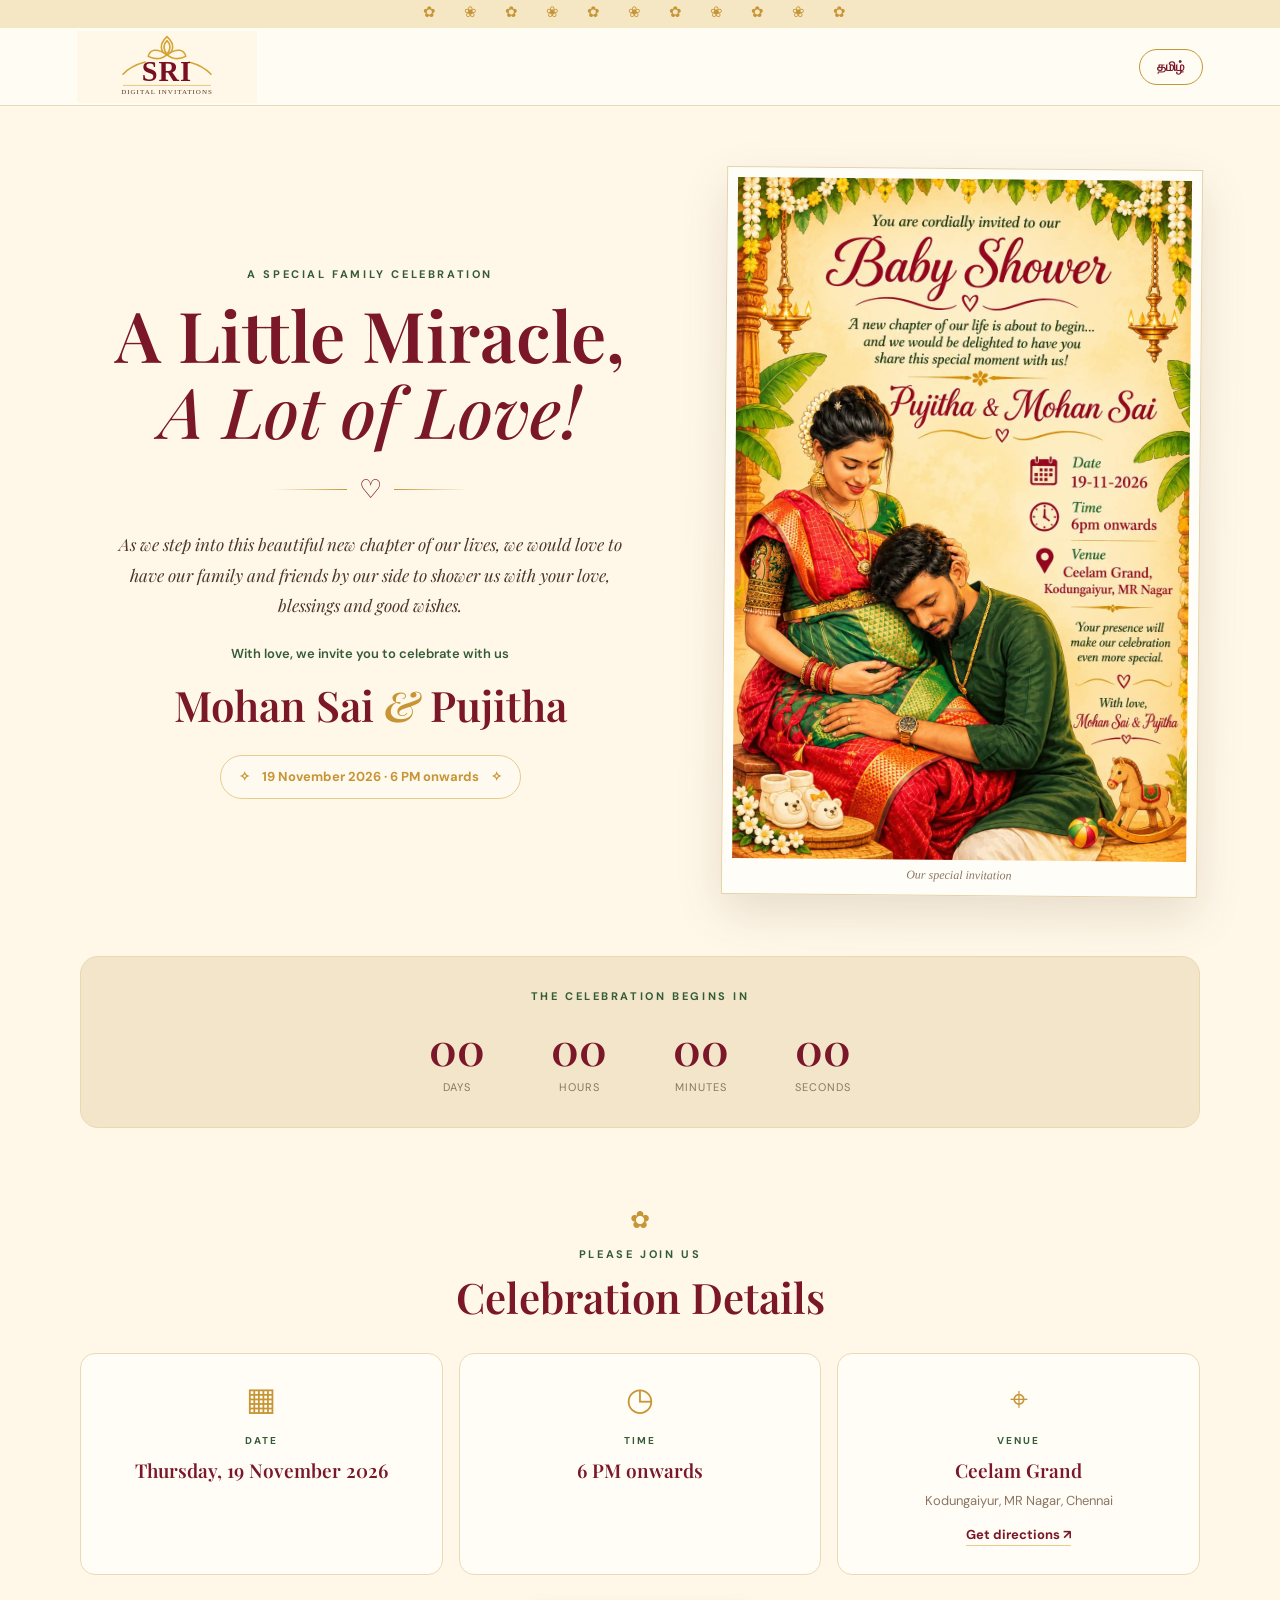
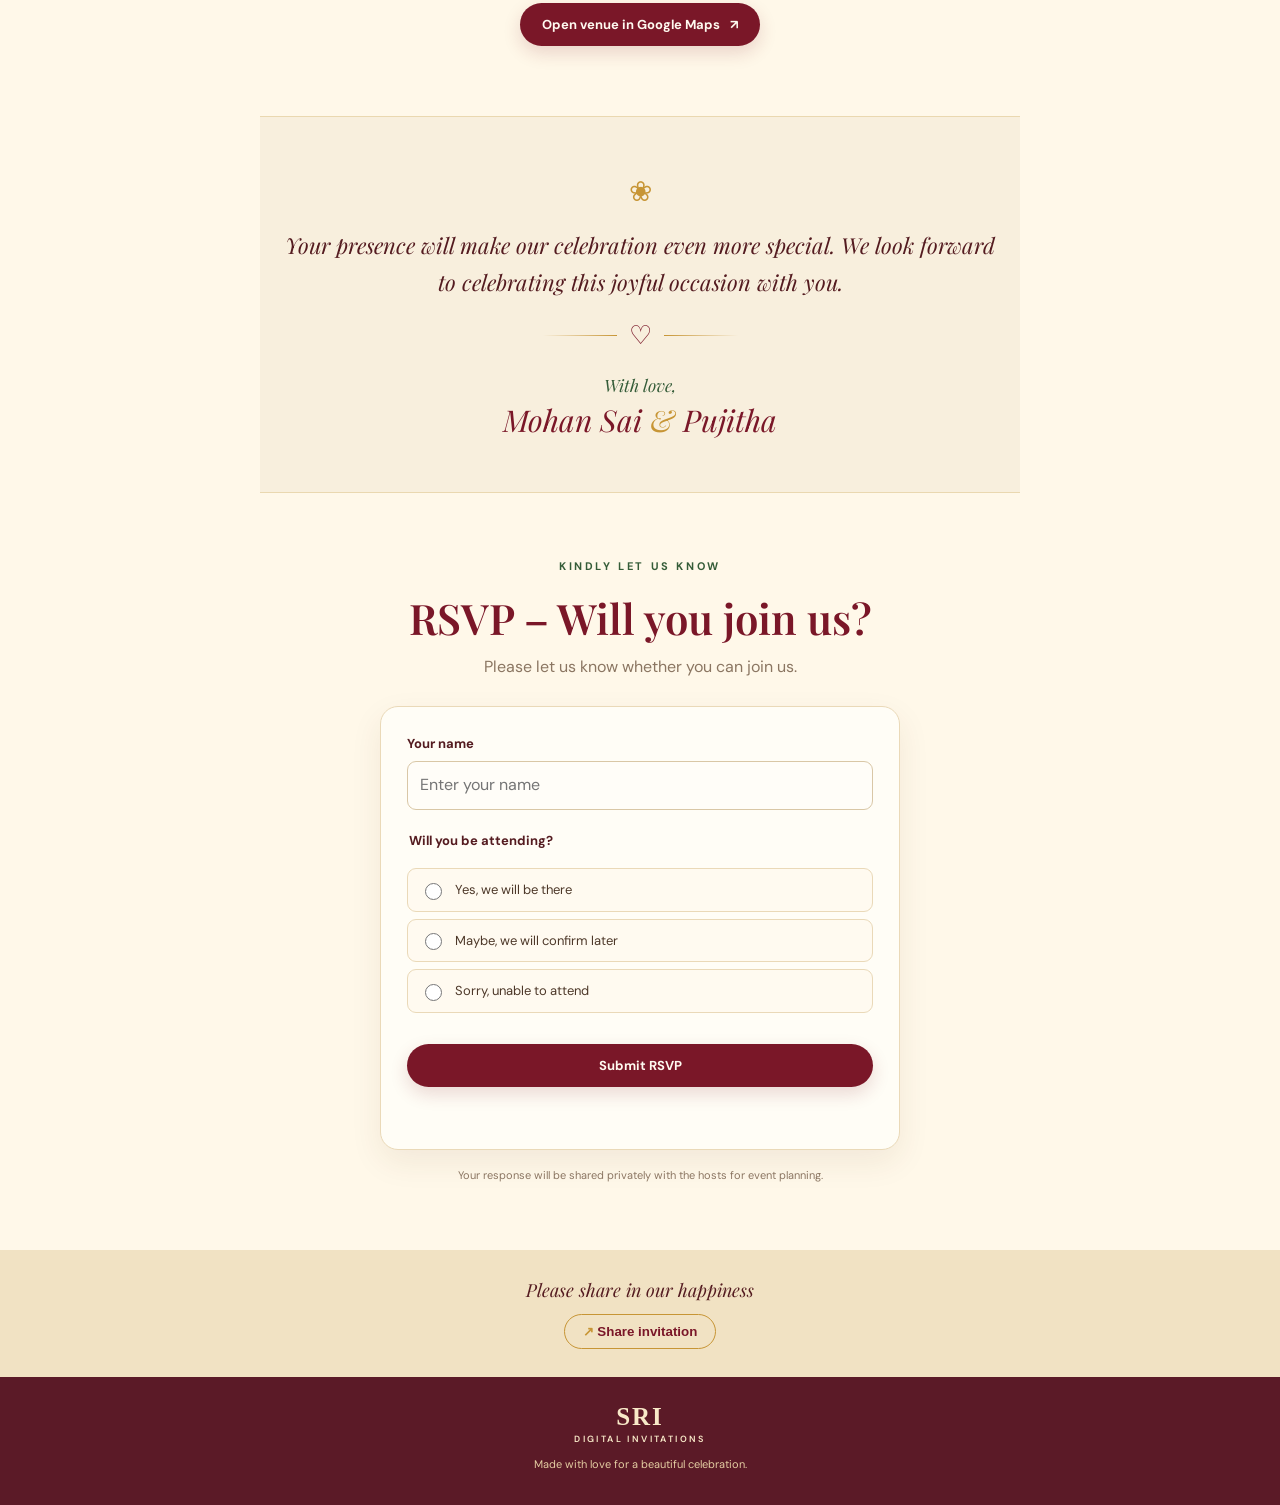
==== commit 8ffa0458: "Refactor RSVP section with updated form structure" ====
--- a/index.html
+++ b/index.html
@@ -76,27 +76,130 @@
       <p class="with-love" data-en="With love," data-ta="அன்புடன்,">With love,</p>
       <h2 class="signature">Mohan Sai <span>&</span> Pujitha</h2>
     </section>
-    <section class="rsvp-section section-shell">
-      <p class="eyebrow" data-en="KINDLY LET US KNOW" data-ta="தயவுசெய்து உங்கள் வருகையைத் தெரிவிக்கவும்">KINDLY LET US KNOW</p>
-      <h2 data-en="RSVP – Will you join us?" data-ta="வருகையை உறுதிப்படுத்துங்கள்">RSVP – Will you join us?</h2>
-      <p data-en="Please confirm your attendance and the number of guests joining you." data-ta="உங்கள் வருகையையும் உங்களுடன் வருபவர்களின் எண்ணிக்கையையும் உறுதிப்படுத்தவும்.">Please confirm your attendance and the number of guests joining you.</p>
-      <form id="rsvpForm" class="rsvp-form">
-        <label for="guestName" data-en="Your name" data-ta="உங்கள் பெயர்">Your name</label>
-        <input id="guestName" name="guestName" type="text" maxlength="100" autocomplete="name" required placeholder="Enter your name" data-placeholder-en="Enter your name" data-placeholder-ta="உங்கள் பெயரை உள்ளிடவும்">
-        <fieldset class="attendance-fieldset">
-          <legend data-en="Will you be attending?" data-ta="நீங்கள் விழாவிற்கு வருவீர்களா?">Will you be attending?</legend>
-          <label class="choice-label"><input type="radio" name="attending" value="true" required> <span data-en="Yes, we will be there" data-ta="ஆம், நாங்கள் வருகிறோம்">Yes, we will be there</span></label>
-          <label class="choice-label"><input type="radio" name="attending" value="false"> <span data-en="Sorry, unable to attend" data-ta="மன்னிக்கவும், வர இயலாது">Sorry, unable to attend</span></label>
-        </fieldset>
-        <div id="guestCountWrap" class="guest-count-wrap" hidden>
-          <label for="guestCount" data-en="Number of people attending (including you)" data-ta="வருபவர்களின் எண்ணிக்கை (உங்களையும் சேர்த்து)">Number of people attending (including you)</label>
-          <input id="guestCount" name="guestCount" type="number" min="1" max="30" step="1" value="1" inputmode="numeric">
-        </div>
-        <button class="primary-button rsvp-submit" id="rsvpSubmit" type="submit" data-en="Submit RSVP" data-ta="வருகையை உறுதிப்படுத்தவும்">Submit RSVP</button>
-        <p class="rsvp-status" id="rsvpStatus" role="status" aria-live="polite"></p>
-      </form>
-      <p class="tiny-note" data-en="Your response will be shared privately with the hosts for event planning." data-ta="நிகழ்ச்சி ஏற்பாட்டிற்காக உங்கள் பதில் அழைப்பாளர்களுடன் மட்டும் பகிரப்படும்.">Your response will be shared privately with the hosts for event planning.</p>
-    </section>
+    
+<section class="rsvp-section section-shell">
+
+  <p class="eyebrow"
+     data-en="KINDLY LET US KNOW"
+     data-ta="தயவுசெய்து உங்கள் வருகையைத் தெரிவிக்கவும்">
+    KINDLY LET US KNOW
+  </p>
+
+  <h2
+    data-en="RSVP – Will you join us?"
+    data-ta="வருகையை உறுதிப்படுத்துங்கள்">
+    RSVP – Will you join us?
+  </h2>
+
+  <p
+    data-en="Please let us know whether you can join us."
+    data-ta="நீங்கள் விழாவில் கலந்து கொள்ள முடியுமா என்பதைத் தெரிவிக்கவும்.">
+    Please let us know whether you can join us.
+  </p>
+
+  <form id="rsvpForm" class="rsvp-form">
+
+    <label for="guestName"
+      data-en="Your name"
+      data-ta="உங்கள் பெயர்">
+      Your name
+    </label>
+
+    <input
+      id="guestName"
+      name="guestName"
+      type="text"
+      maxlength="100"
+      autocomplete="name"
+      required
+      placeholder="Enter your name"
+      data-placeholder-en="Enter your name"
+      data-placeholder-ta="உங்கள் பெயரை உள்ளிடவும்">
+
+    <fieldset class="attendance-fieldset">
+
+      <legend
+        data-en="Will you be attending?"
+        data-ta="நீங்கள் விழாவிற்கு வருவீர்களா?">
+        Will you be attending?
+      </legend>
+
+      <label class="choice-label">
+        <input type="radio" name="response" value="yes" required>
+        <span
+          data-en="Yes, we will be there"
+          data-ta="ஆம், நாங்கள் வருகிறோம்">
+          Yes, we will be there
+        </span>
+      </label>
+
+      <label class="choice-label">
+        <input type="radio" name="response" value="maybe">
+        <span
+          data-en="Maybe, we will confirm later"
+          data-ta="வர முயற்சிக்கிறோம், பின்னர் உறுதிப்படுத்துகிறோம்">
+          Maybe, we will confirm later
+        </span>
+      </label>
+
+      <label class="choice-label">
+        <input type="radio" name="response" value="no">
+        <span
+          data-en="Sorry, unable to attend"
+          data-ta="மன்னிக்கவும், வர இயலாது">
+          Sorry, unable to attend
+        </span>
+      </label>
+
+    </fieldset>
+
+    <div id="guestCountWrap" class="guest-count-wrap" hidden>
+
+      <label for="guestCount"
+        data-en="Number of people attending (including you)"
+        data-ta="வருபவர்களின் எண்ணிக்கை (உங்களையும் சேர்த்து)">
+        Number of people attending (including you)
+      </label>
+
+      <input
+        id="guestCount"
+        name="guestCount"
+        type="number"
+        min="1"
+        max="30"
+        step="1"
+        value="1"
+        inputmode="numeric">
+
+    </div>
+
+    <button
+      class="primary-button rsvp-submit"
+      id="rsvpSubmit"
+      type="submit"
+      data-en="Submit RSVP"
+      data-ta="வருகையை உறுதிப்படுத்தவும்">
+      Submit RSVP
+    </button>
+
+    <p
+      class="rsvp-status"
+      id="rsvpStatus"
+      role="status"
+      aria-live="polite">
+    </p>
+
+  </form>
+
+  <p
+    class="tiny-note"
+    data-en="Your response will be shared privately with the hosts for event planning."
+    data-ta="நிகழ்ச்சி ஏற்பாட்டிற்காக உங்கள் பதில் அழைப்பாளர்களுடன் மட்டும் பகிரப்படும்.">
+    Your response will be shared privately with the hosts for event planning.
+  </p>
+
+</section>
+
     <section class="share-section">
       <p data-en="Please share in our happiness" data-ta="எங்கள் மகிழ்ச்சியில் நீங்களும் பங்கேற்குங்கள்">Please share in our happiness</p>
       <button class="share-button" id="shareBtn" type="button"><span>↗</span> <span data-en="Share invitation" data-ta="அழைப்பிதழைப் பகிரவும்">Share invitation</span></button>
--- a/styles.css
+++ b/styles.css
@@ -73,3 +73,19 @@
 @media(max-width:760px){.hero{grid-template-columns:1fr;padding-top:38px;gap:32px}.hero-copy{padding-inline:4px}.poster-frame{width:min(100%,480px);margin-inline:auto}.poster-frame img{max-height:none}.event-grid{grid-template-columns:1fr}.detail-card{min-height:0;padding:22px}.countdown-section{margin-bottom:48px}.blessing-section{padding:38px 20px}.blessing{font-size:19px}}
 @media(max-width:420px){.site-header{height:68px}.brand-mark{font-size:26px}.brand-name{font-size:8px;letter-spacing:1.4px}.countdown{gap:12px}.countdown div{min-width:52px}.countdown span{font-size:9px}.date-pill{font-size:11px;padding:9px 12px}.rsvp-actions>*{width:100%}}
 @media(prefers-reduced-motion:reduce){html{scroll-behavior:auto}*,*:before,*:after{transition:none!important}}
+
+/* RSVP form */
+.rsvp-form{width:min(100%,520px);margin:26px auto 16px;padding:26px;background:var(--paper);border:1px solid #ead9b8;border-radius:18px;text-align:left;box-shadow:0 12px 32px rgba(89,54,22,.08)}
+.rsvp-form>label,.guest-count-wrap>label{display:block;font-size:13px;font-weight:700;color:var(--deep);margin:0 0 7px}
+.rsvp-form input[type="text"],.rsvp-form input[type="number"]{width:100%;min-height:46px;border:1px solid #d9c7a6;border-radius:9px;padding:10px 12px;background:#fffdf8;color:var(--ink);font:inherit;margin-bottom:20px}
+.rsvp-form input:focus{outline:2px solid var(--gold);outline-offset:2px}
+.attendance-fieldset{border:0;padding:0;margin:0 0 20px}
+.attendance-fieldset legend{font-size:13px;font-weight:700;color:var(--deep);margin-bottom:10px}
+.choice-label{display:flex;align-items:center;gap:10px;padding:10px 12px;margin:7px 0;border:1px solid #ead9b8;border-radius:9px;background:#fffaf0;font-size:13px;cursor:pointer}
+.choice-label input{accent-color:var(--maroon);width:17px;height:17px}
+.guest-count-wrap[hidden]{display:none}
+.rsvp-submit{width:100%;margin-top:4px}
+.rsvp-submit:disabled{opacity:.65;cursor:wait;transform:none}
+.rsvp-status{min-height:22px;margin:14px 0 0;text-align:center;font-size:13px;font-weight:700;color:var(--green)}
+.rsvp-status.error{color:#a12626}
+@media(max-width:520px){.rsvp-form{padding:20px 16px}.rsvp-submit{width:100%}}
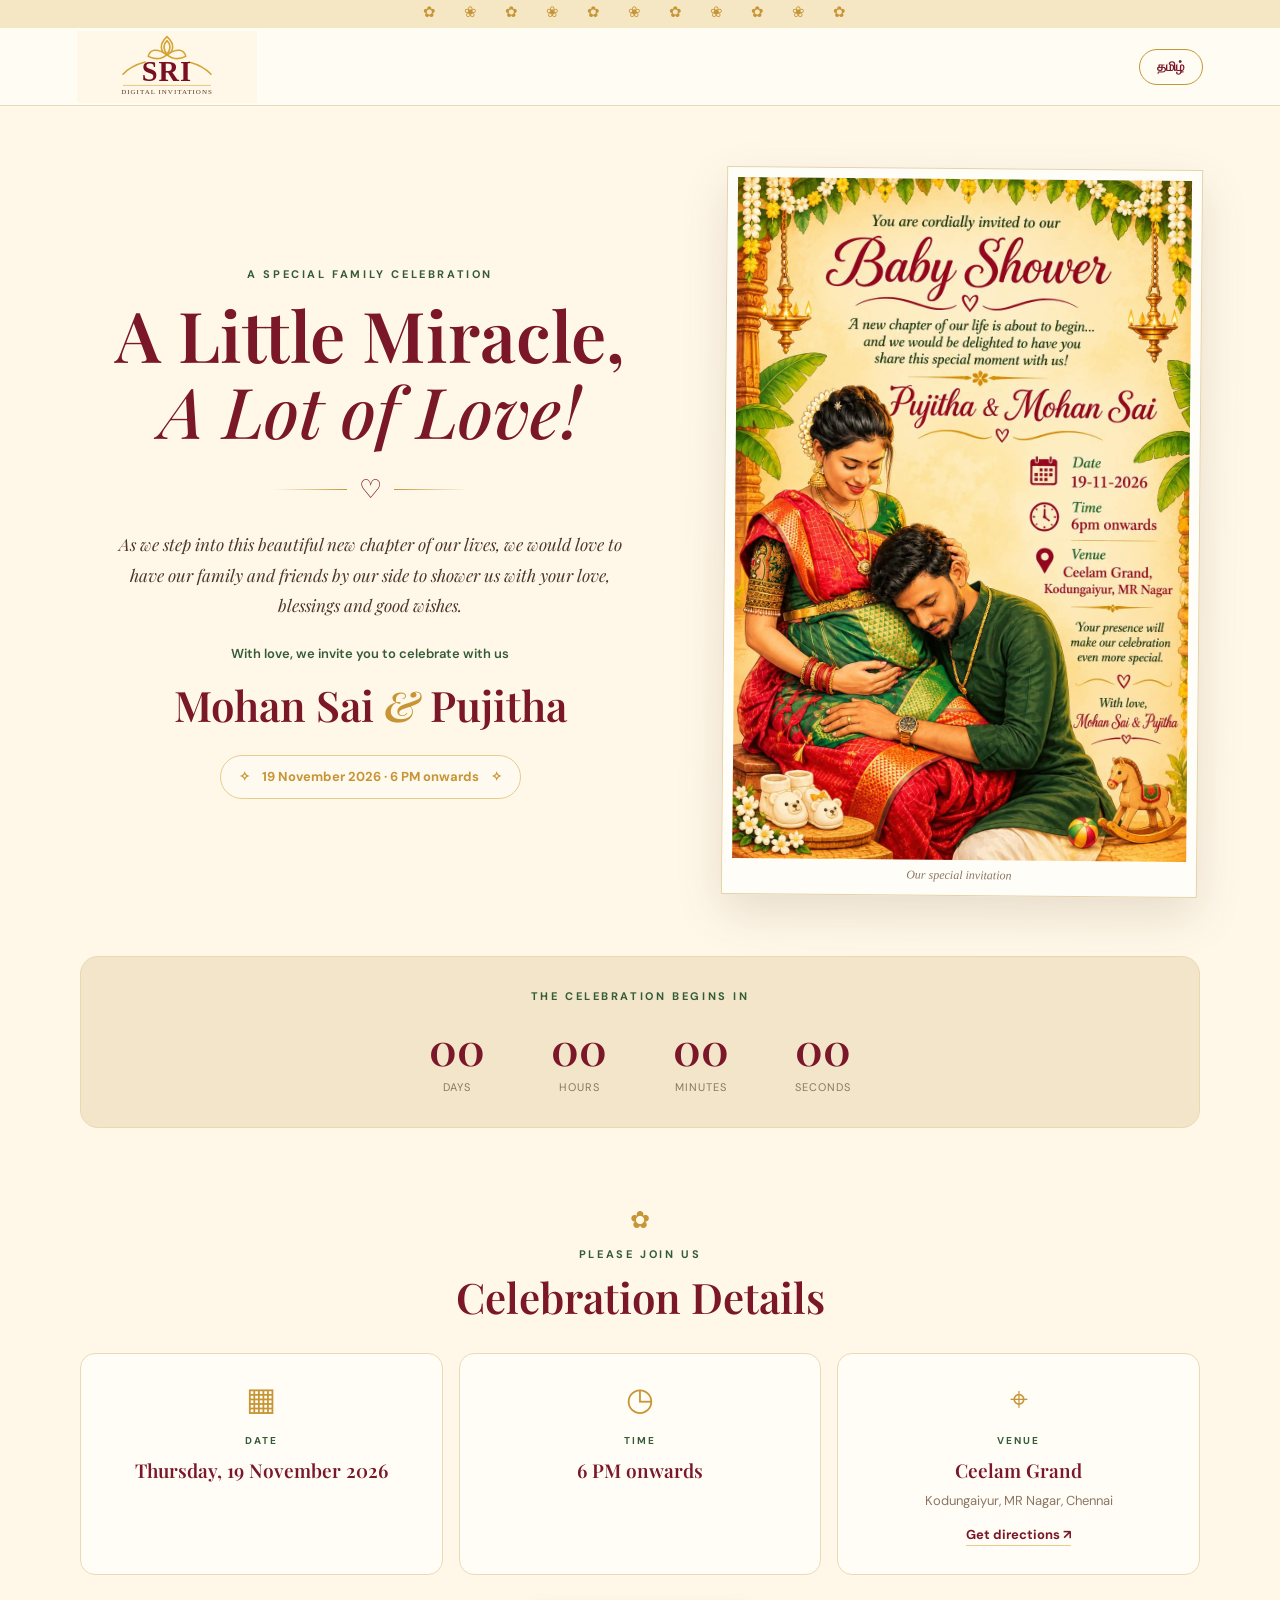
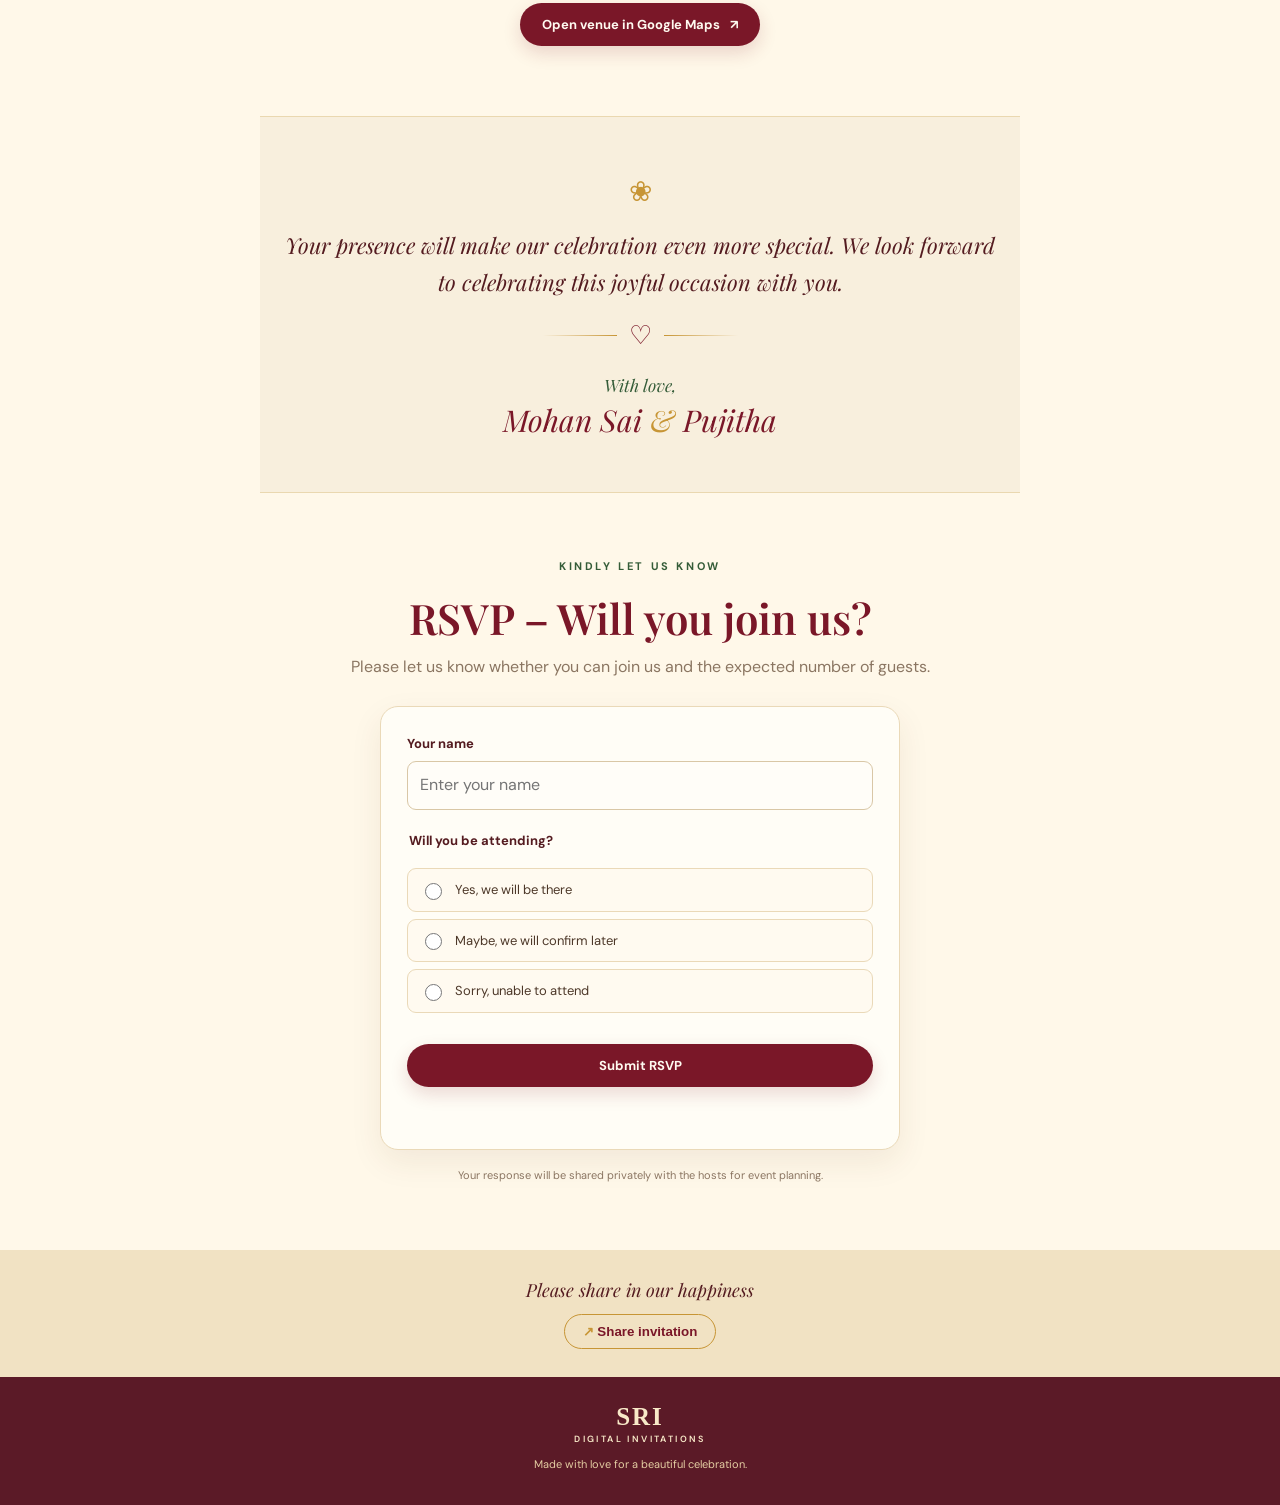
==== commit aa8b6424: "Update index.html for baby shower invitation" ====
--- a/index.html
+++ b/index.html
@@ -1,3 +1,4 @@
+
 <!doctype html>
 <html lang="en">
 <head>
@@ -9,206 +10,295 @@
   <meta property="og:description" content="You are warmly invited to celebrate the baby shower of Mohan Sai and Pujitha on 19 November 2026.">
   <meta property="og:image" content="assets/mohan-sai-pujitha-babyshower-poster.jpg">
   <title>Baby Shower | Mohan Sai & Pujitha</title>
+
   <link rel="preconnect" href="https://fonts.googleapis.com">
   <link rel="preconnect" href="https://fonts.gstatic.com" crossorigin>
   <link href="https://fonts.googleapis.com/css2?family=DM+Sans:wght@400;500;600;700&family=Playfair+Display:ital,wght@0,500;0,600;0,700;1,500;1,600&family=Noto+Sans+Tamil:wght@400;500;600;700&display=swap" rel="stylesheet">
+
   <link rel="stylesheet" href="styles.css">
 </head>
+
 <body>
+
   <div class="top-garland" aria-hidden="true">✿ ❀ ✿ ❀ ✿ ❀ ✿ ❀ ✿ ❀ ✿</div>
+
   <header class="site-header">
     <img src="assets/sri-logo.svg" alt="SRI Digital Invitations">
     <button class="language-toggle" id="languageToggle" type="button" aria-label="Switch language">தமிழ்</button>
   </header>
+
   <main>
+
+    <!-- Hero Section -->
     <section class="hero section-shell">
       <div class="hero-copy">
-        <p class="eyebrow" data-en="A SPECIAL FAMILY CELEBRATION" data-ta="ஒரு சிறப்பான குடும்பக் கொண்டாட்டம்">A SPECIAL FAMILY CELEBRATION</p>
-        <h1 data-en="A Little Miracle,<br><em>A Lot of Love!</em>" data-ta="ஒரு சிறிய அதிசயம்,<br><em>அளவில்லா அன்பு!</em>">A Little Miracle,<br><em>A Lot of Love!</em></h1>
+
+        <p class="eyebrow" data-en="A SPECIAL FAMILY CELEBRATION" data-ta="ஒரு சிறப்பான குடும்பக் கொண்டாட்டம்">
+          A SPECIAL FAMILY CELEBRATION
+        </p>
+
+        <h1 data-en="A Little Miracle,<br><em>A Lot of Love!</em>" data-ta="ஒரு சிறிய அதிசயம்,<br><em>அளவில்லா அன்பு!</em>">
+          A Little Miracle,<br><em>A Lot of Love!</em>
+        </h1>
+
         <div class="heart-rule"><span>♡</span></div>
-        <p class="intro" data-en="As we step into this beautiful new chapter of our lives, we would love to have our family and friends by our side to shower us with your love, blessings and good wishes." data-ta="எங்கள் வாழ்வின் இந்த அழகான புதிய அத்தியாயத்தில், உங்கள் அன்பையும் ஆசீர்வாதங்களையும் நல்வாழ்த்துகளையும் பெற குடும்பத்தினரும் நண்பர்களும் எங்களுடன் இருக்க வேண்டும் என்று அன்புடன் விரும்புகிறோம்.">As we step into this beautiful new chapter of our lives, we would love to have our family and friends by our side to shower us with your love, blessings and good wishes.</p>
-        <p class="invited-line" data-en="With love, we invite you to celebrate with us" data-ta="எங்களுடன் இணைந்து இந்த மகிழ்ச்சியைக் கொண்டாட அன்புடன் அழைக்கிறோம்">With love, we invite you to celebrate with us</p>
+
+        <p class="intro"
+          data-en="As we step into this beautiful new chapter of our lives, we would love to have our family and friends by our side to shower us with your love, blessings and good wishes."
+          data-ta="எங்கள் வாழ்வின் இந்த அழகான புதிய அத்தியாயத்தில், உங்கள் அன்பையும் ஆசீர்வாதங்களையும் நல்வாழ்த்துகளையும் பெற குடும்பத்தினரும் நண்பர்களும் எங்களுடன் இருக்க வேண்டும் என்று அன்புடன் விரும்புகிறோம்.">
+          As we step into this beautiful new chapter of our lives, we would love to have our family and friends by our side to shower us with your love, blessings and good wishes.
+        </p>
+
+        <p class="invited-line"
+          data-en="With love, we invite you to celebrate with us"
+          data-ta="எங்களுடன் இணைந்து இந்த மகிழ்ச்சியைக் கொண்டாட அன்புடன் அழைக்கிறோம்">
+          With love, we invite you to celebrate with us
+        </p>
+
         <h2 class="couple-names">Mohan Sai <span>&</span> Pujitha</h2>
-        <div class="date-pill"><span>✧</span><span data-en="19 November 2026 · 6 PM onwards" data-ta="19 நவம்பர் 2026 · மாலை 6 மணி முதல்">19 November 2026 · 6 PM onwards</span><span>✧</span></div>
+
+        <div class="date-pill">
+          <span>✧</span>
+          <span data-en="19 November 2026 · 6 PM onwards" data-ta="19 நவம்பர் 2026 · மாலை 6 மணி முதல்">
+            19 November 2026 · 6 PM onwards
+          </span>
+          <span>✧</span>
+        </div>
+
       </div>
+
       <figure class="poster-frame">
         <img src="assets/mohan-sai-pujitha-babyshower-poster.jpg" alt="Traditional baby shower invitation poster featuring Pujitha and Mohan Sai">
-        <figcaption data-en="Our special invitation" data-ta="எங்கள் சிறப்பு அழைப்பிதழ்">Our special invitation</figcaption>
+        <figcaption data-en="Our special invitation" data-ta="எங்கள் சிறப்பு அழைப்பிதழ்">
+          Our special invitation
+        </figcaption>
       </figure>
     </section>
+
+    <!-- Countdown -->
     <section class="countdown-section section-shell">
-      <p class="eyebrow" data-en="THE CELEBRATION BEGINS IN" data-ta="கொண்டாட்டம் தொடங்க இன்னும்">THE CELEBRATION BEGINS IN</p>
+
+      <p class="eyebrow" data-en="THE CELEBRATION BEGINS IN" data-ta="கொண்டாட்டம் தொடங்க இன்னும்">
+        THE CELEBRATION BEGINS IN
+      </p>
+
       <div class="countdown" aria-live="polite">
         <div><strong id="days">--</strong><span data-en="Days" data-ta="நாட்கள்">Days</span></div>
         <div><strong id="hours">--</strong><span data-en="Hours" data-ta="மணிநேரம்">Hours</span></div>
         <div><strong id="minutes">--</strong><span data-en="Minutes" data-ta="நிமிடங்கள்">Minutes</span></div>
         <div><strong id="seconds">--</strong><span data-en="Seconds" data-ta="விநாடிகள்">Seconds</span></div>
       </div>
-    </section>
+
+    </section>
+
+    <!-- Event Details -->
     <section class="event-section section-shell">
+
       <div class="section-heading">
         <span class="small-flower">✿</span>
         <p class="eyebrow" data-en="PLEASE JOIN US" data-ta="அன்புடன் வரவேற்கிறோம்">PLEASE JOIN US</p>
         <h2 data-en="Celebration Details" data-ta="நிகழ்வு விவரங்கள்">Celebration Details</h2>
       </div>
+
       <div class="event-grid">
+
         <article class="detail-card">
-          <div class="detail-icon">▦</div><p class="detail-label" data-en="DATE" data-ta="தேதி">DATE</p>
-          <h3 data-en="Thursday, 19 November 2026" data-ta="வியாழக்கிழமை, 19 நவம்பர் 2026">Thursday, 19 November 2026</h3>
+          <div class="detail-icon">▦</div>
+          <p class="detail-label" data-en="DATE" data-ta="தேதி">DATE</p>
+          <h3 data-en="Thursday, 19 November 2026" data-ta="வியாழக்கிழமை, 19 நவம்பர் 2026">
+            Thursday, 19 November 2026
+          </h3>
         </article>
+
         <article class="detail-card">
-          <div class="detail-icon">◷</div><p class="detail-label" data-en="TIME" data-ta="நேரம்">TIME</p>
+          <div class="detail-icon">◷</div>
+          <p class="detail-label" data-en="TIME" data-ta="நேரம்">TIME</p>
           <h3 data-en="6 PM onwards" data-ta="மாலை 6 மணி முதல்">6 PM onwards</h3>
         </article>
+
         <article class="detail-card venue-card">
-          <div class="detail-icon">⌖</div><p class="detail-label" data-en="VENUE" data-ta="இடம்">VENUE</p>
+          <div class="detail-icon">⌖</div>
+          <p class="detail-label" data-en="VENUE" data-ta="இடம்">VENUE</p>
           <h3>Ceelam Grand</h3>
-          <p data-en="Kodungaiyur, MR Nagar, Chennai" data-ta="கொடுங்கையூர், எம்.ஆர். நகர், சென்னை">Kodungaiyur, MR Nagar, Chennai</p>
-          <a class="text-link" href="https://share.google/YsdaaLULUXN0aARYH" target="_blank" rel="noopener" data-en="Get directions ↗" data-ta="வழியைப் பார்க்க ↗">Get directions ↗</a>
+          <p data-en="Kodungaiyur, MR Nagar, Chennai" data-ta="கொடுங்கையூர், எம்.ஆர். நகர், சென்னை">
+            Kodungaiyur, MR Nagar, Chennai
+          </p>
+          <a class="text-link" href="https://share.google/YsdaaLULUXN0aARYH" target="_blank" rel="noopener"
+            data-en="Get directions ↗" data-ta="வழியைப் பார்க்க ↗">
+            Get directions ↗
+          </a>
         </article>
+
       </div>
-      <a class="primary-button" href="https://share.google/YsdaaLULUXN0aARYH" target="_blank" rel="noopener"><span data-en="Open venue in Google Maps" data-ta="Google Maps-ல் இடத்தைப் பார்க்க">Open venue in Google Maps</span> <span aria-hidden="true">↗</span></a>
-    </section>
+
+      <a class="primary-button" href="https://share.google/YsdaaLULUXN0aARYH" target="_blank" rel="noopener">
+        <span data-en="Open venue in Google Maps" data-ta="Google Maps-ல் இடத்தைப் பார்க்க">
+          Open venue in Google Maps
+        </span>
+        <span aria-hidden="true">↗</span>
+      </a>
+
+    </section>
+
+    <!-- Blessing Section -->
     <section class="blessing-section section-shell">
+
       <div class="blessing-ornament">❀</div>
-      <p class="blessing" data-en="Your presence will make our celebration even more special. We look forward to celebrating this joyful occasion with you." data-ta="உங்கள் வருகை எங்கள் கொண்டாட்டத்தை இன்னும் சிறப்பாக்கும். இந்த மகிழ்ச்சியான தருணத்தை உங்களுடன் கொண்டாட ஆவலுடன் காத்திருக்கிறோம்.">Your presence will make our celebration even more special. We look forward to celebrating this joyful occasion with you.</p>
+
+      <p class="blessing"
+        data-en="Your presence will make our celebration even more special. We look forward to celebrating this joyful occasion with you."
+        data-ta="உங்கள் வருகை எங்கள் கொண்டாட்டத்தை இன்னும் சிறப்பாக்கும். இந்த மகிழ்ச்சியான தருணத்தை உங்களுடன் கொண்டாட ஆவலுடன் காத்திருக்கிறோம்.">
+        Your presence will make our celebration even more special. We look forward to celebrating this joyful occasion with you.
+      </p>
+
       <div class="heart-rule"><span>♡</span></div>
+
       <p class="with-love" data-en="With love," data-ta="அன்புடன்,">With love,</p>
       <h2 class="signature">Mohan Sai <span>&</span> Pujitha</h2>
-    </section>
-    
-<section class="rsvp-section section-shell">
-
-  <p class="eyebrow"
-     data-en="KINDLY LET US KNOW"
-     data-ta="தயவுசெய்து உங்கள் வருகையைத் தெரிவிக்கவும்">
-    KINDLY LET US KNOW
-  </p>
-
-  <h2
-    data-en="RSVP – Will you join us?"
-    data-ta="வருகையை உறுதிப்படுத்துங்கள்">
-    RSVP – Will you join us?
-  </h2>
-
-  <p
-    data-en="Please let us know whether you can join us."
-    data-ta="நீங்கள் விழாவில் கலந்து கொள்ள முடியுமா என்பதைத் தெரிவிக்கவும்.">
-    Please let us know whether you can join us.
-  </p>
-
-  <form id="rsvpForm" class="rsvp-form">
-
-    <label for="guestName"
-      data-en="Your name"
-      data-ta="உங்கள் பெயர்">
-      Your name
-    </label>
-
-    <input
-      id="guestName"
-      name="guestName"
-      type="text"
-      maxlength="100"
-      autocomplete="name"
-      required
-      placeholder="Enter your name"
-      data-placeholder-en="Enter your name"
-      data-placeholder-ta="உங்கள் பெயரை உள்ளிடவும்">
-
-    <fieldset class="attendance-fieldset">
-
-      <legend
-        data-en="Will you be attending?"
-        data-ta="நீங்கள் விழாவிற்கு வருவீர்களா?">
-        Will you be attending?
-      </legend>
-
-      <label class="choice-label">
-        <input type="radio" name="response" value="yes" required>
-        <span
-          data-en="Yes, we will be there"
-          data-ta="ஆம், நாங்கள் வருகிறோம்">
-          Yes, we will be there
+
+    </section>
+
+    <!-- RSVP Section - Updated -->
+    <section class="rsvp-section section-shell">
+
+      <p class="eyebrow" data-en="KINDLY LET US KNOW" data-ta="தயவுசெய்து உங்கள் வருகையைத் தெரிவிக்கவும்">
+        KINDLY LET US KNOW
+      </p>
+
+      <h2 data-en="RSVP – Will you join us?" data-ta="வருகையை உறுதிப்படுத்துங்கள்">
+        RSVP – Will you join us?
+      </h2>
+
+      <p
+        data-en="Please let us know whether you can join us and the expected number of guests."
+        data-ta="நீங்கள் கலந்து கொள்ள முடியுமா என்பதையும் எதிர்பார்க்கப்படும் விருந்தினர்களின் எண்ணிக்கையையும் தெரிவிக்கவும்.">
+        Please let us know whether you can join us and the expected number of guests.
+      </p>
+
+      <form id="rsvpForm" class="rsvp-form">
+
+        <label for="guestName" data-en="Your name" data-ta="உங்கள் பெயர்">
+          Your name
+        </label>
+
+        <input
+          id="guestName"
+          name="guestName"
+          type="text"
+          maxlength="100"
+          autocomplete="name"
+          required
+          placeholder="Enter your name"
+          data-placeholder-en="Enter your name"
+          data-placeholder-ta="உங்கள் பெயரை உள்ளிடவும்">
+
+        <fieldset class="attendance-fieldset">
+
+          <legend data-en="Will you be attending?" data-ta="நீங்கள் விழாவிற்கு வருவீர்களா?">
+            Will you be attending?
+          </legend>
+
+          <label class="choice-label">
+            <input type="radio" name="response" value="yes" required>
+            <span data-en="Yes, we will be there" data-ta="ஆம், நாங்கள் வருகிறோம்">
+              Yes, we will be there
+            </span>
+          </label>
+
+          <label class="choice-label">
+            <input type="radio" name="response" value="maybe">
+            <span data-en="Maybe, we will confirm later" data-ta="வர முயற்சிக்கிறோம், பின்னர் உறுதிப்படுத்துகிறோம்">
+              Maybe, we will confirm later
+            </span>
+          </label>
+
+          <label class="choice-label">
+            <input type="radio" name="response" value="no">
+            <span data-en="Sorry, unable to attend" data-ta="மன்னிக்கவும், வர இயலாது">
+              Sorry, unable to attend
+            </span>
+          </label>
+
+        </fieldset>
+
+        <div id="guestCountWrap" class="guest-count-wrap" hidden>
+
+          <label for="guestCount"
+            data-en="Expected number of guests (including you)"
+            data-ta="எதிர்பார்க்கப்படும் விருந்தினர்களின் எண்ணிக்கை (உங்களையும் சேர்த்து)">
+            Expected number of guests (including you)
+          </label>
+
+          <input
+            id="guestCount"
+            name="guestCount"
+            type="number"
+            min="1"
+            max="30"
+            step="1"
+            value="1"
+            inputmode="numeric">
+
+          <small
+            data-en="Required for Yes. Optional for Maybe."
+            data-ta="ஆம் என்றால் கட்டாயம். ஒருவேளை என்றால் விருப்பத்தேர்வு.">
+            Required for Yes. Optional for Maybe.
+          </small>
+
+        </div>
+
+        <button
+          class="primary-button rsvp-submit"
+          id="rsvpSubmit"
+          type="submit"
+          data-en="Submit RSVP"
+          data-ta="வருகையை உறுதிப்படுத்தவும்">
+          Submit RSVP
+        </button>
+
+        <p class="rsvp-status" id="rsvpStatus" role="status" aria-live="polite"></p>
+
+      </form>
+
+      <p class="tiny-note"
+        data-en="Your response will be shared privately with the hosts for event planning."
+        data-ta="நிகழ்ச்சி ஏற்பாட்டிற்காக உங்கள் பதில் அழைப்பாளர்களுடன் மட்டும் பகிரப்படும்.">
+        Your response will be shared privately with the hosts for event planning.
+      </p>
+
+    </section>
+
+    <!-- Share Section -->
+    <section class="share-section">
+
+      <p data-en="Please share in our happiness" data-ta="எங்கள் மகிழ்ச்சியில் நீங்களும் பங்கேற்குங்கள்">
+        Please share in our happiness
+      </p>
+
+      <button class="share-button" id="shareBtn" type="button">
+        <span>↗</span>
+        <span data-en="Share invitation" data-ta="அழைப்பிதழைப் பகிரவும்">
+          Share invitation
         </span>
-      </label>
-
-      <label class="choice-label">
-        <input type="radio" name="response" value="maybe">
-        <span
-          data-en="Maybe, we will confirm later"
-          data-ta="வர முயற்சிக்கிறோம், பின்னர் உறுதிப்படுத்துகிறோம்">
-          Maybe, we will confirm later
-        </span>
-      </label>
-
-      <label class="choice-label">
-        <input type="radio" name="response" value="no">
-        <span
-          data-en="Sorry, unable to attend"
-          data-ta="மன்னிக்கவும், வர இயலாது">
-          Sorry, unable to attend
-        </span>
-      </label>
-
-    </fieldset>
-
-    <div id="guestCountWrap" class="guest-count-wrap" hidden>
-
-      <label for="guestCount"
-        data-en="Number of people attending (including you)"
-        data-ta="வருபவர்களின் எண்ணிக்கை (உங்களையும் சேர்த்து)">
-        Number of people attending (including you)
-      </label>
-
-      <input
-        id="guestCount"
-        name="guestCount"
-        type="number"
-        min="1"
-        max="30"
-        step="1"
-        value="1"
-        inputmode="numeric">
-
-    </div>
-
-    <button
-      class="primary-button rsvp-submit"
-      id="rsvpSubmit"
-      type="submit"
-      data-en="Submit RSVP"
-      data-ta="வருகையை உறுதிப்படுத்தவும்">
-      Submit RSVP
-    </button>
-
-    <p
-      class="rsvp-status"
-      id="rsvpStatus"
-      role="status"
-      aria-live="polite">
+      </button>
+
+    </section>
+
+  </main>
+
+  <!-- Footer -->
+  <footer class="site-footer">
+
+    <div class="footer-brand">SRI <span>DIGITAL INVITATIONS</span></div>
+
+    <p data-en="Made with love for a beautiful celebration."
+       data-ta="அழகான கொண்டாட்டத்திற்காக அன்புடன் உருவாக்கப்பட்டது.">
+      Made with love for a beautiful celebration.
     </p>
 
-  </form>
-
-  <p
-    class="tiny-note"
-    data-en="Your response will be shared privately with the hosts for event planning."
-    data-ta="நிகழ்ச்சி ஏற்பாட்டிற்காக உங்கள் பதில் அழைப்பாளர்களுடன் மட்டும் பகிரப்படும்.">
-    Your response will be shared privately with the hosts for event planning.
-  </p>
-
-</section>
-
-    <section class="share-section">
-      <p data-en="Please share in our happiness" data-ta="எங்கள் மகிழ்ச்சியில் நீங்களும் பங்கேற்குங்கள்">Please share in our happiness</p>
-      <button class="share-button" id="shareBtn" type="button"><span>↗</span> <span data-en="Share invitation" data-ta="அழைப்பிதழைப் பகிரவும்">Share invitation</span></button>
-    </section>
-  </main>
-  <footer class="site-footer">
-    <div class="footer-brand">SRI <span>DIGITAL INVITATIONS</span></div>
-    <p data-en="Made with love for a beautiful celebration." data-ta="அழகான கொண்டாட்டத்திற்காக அன்புடன் உருவாக்கப்பட்டது.">Made with love for a beautiful celebration.</p>
   </footer>
+
   <script src="script.js"></script>
+
 </body>
 </html>
